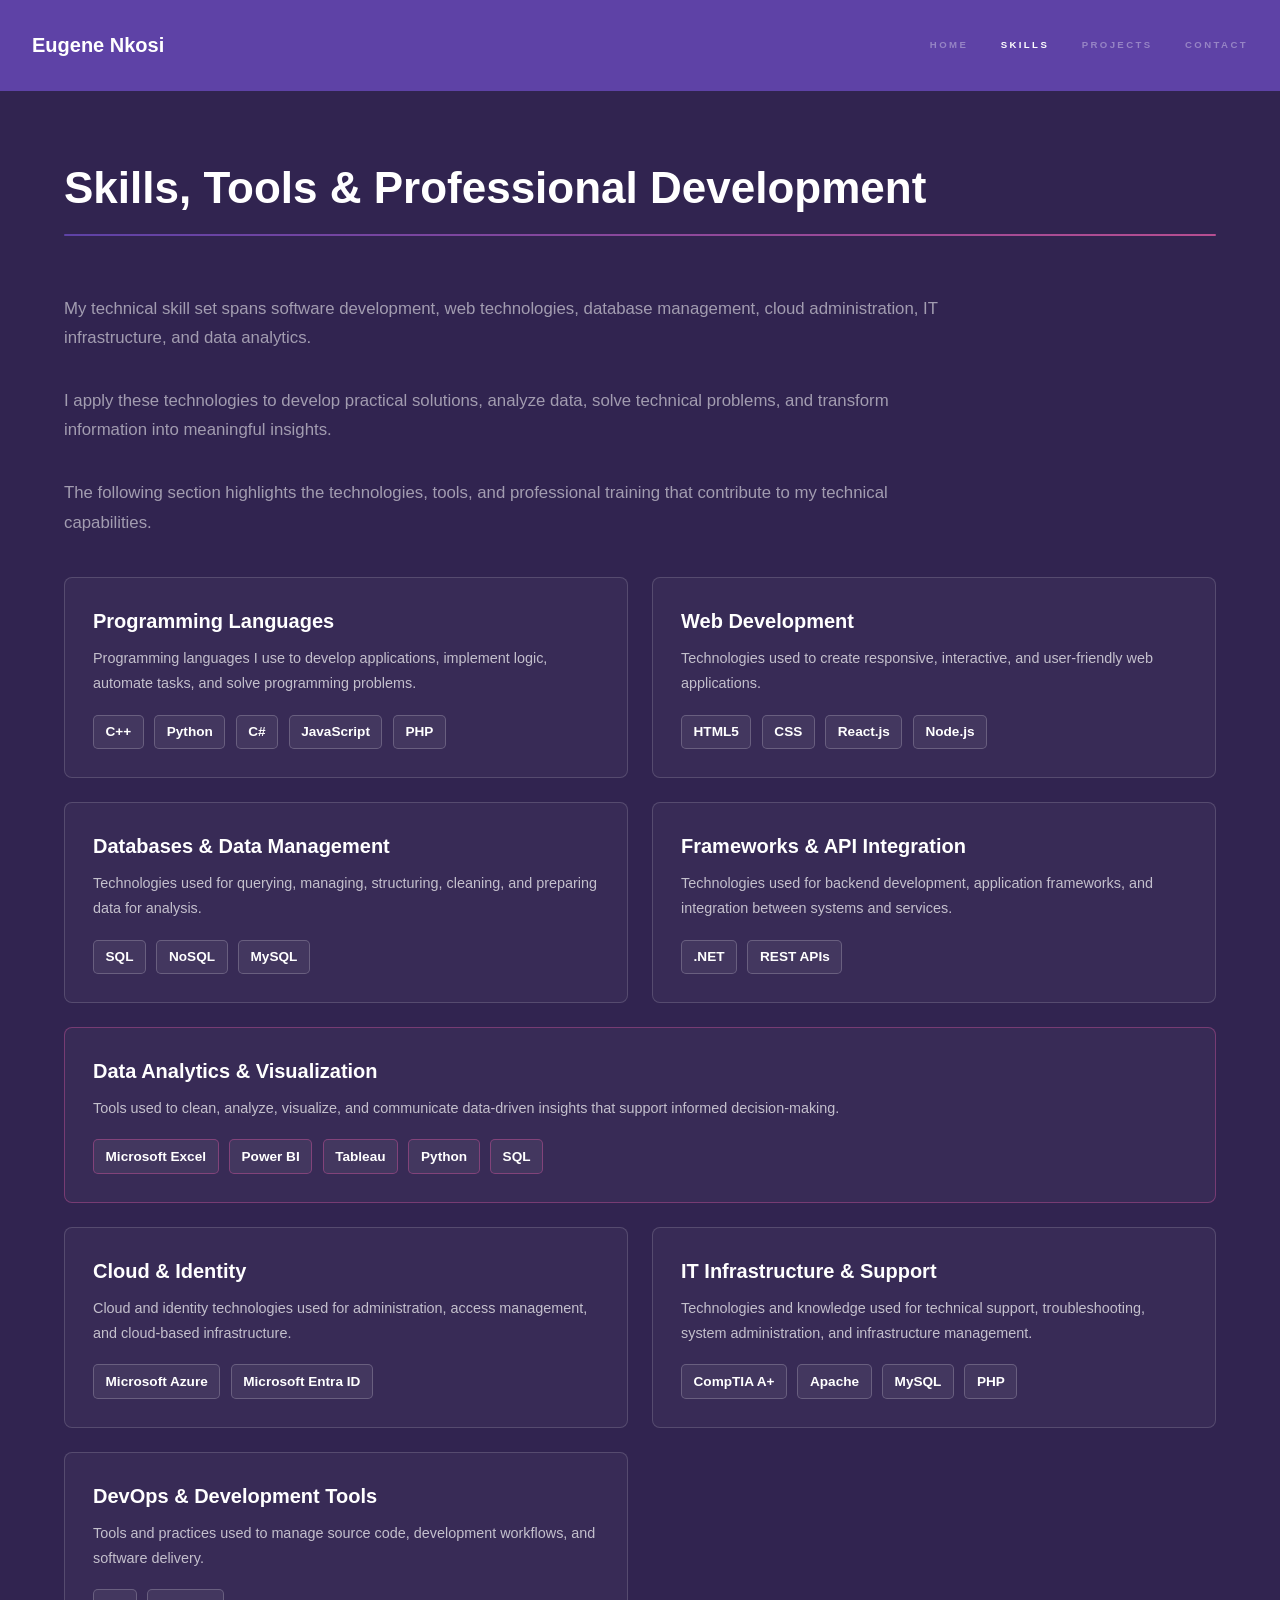
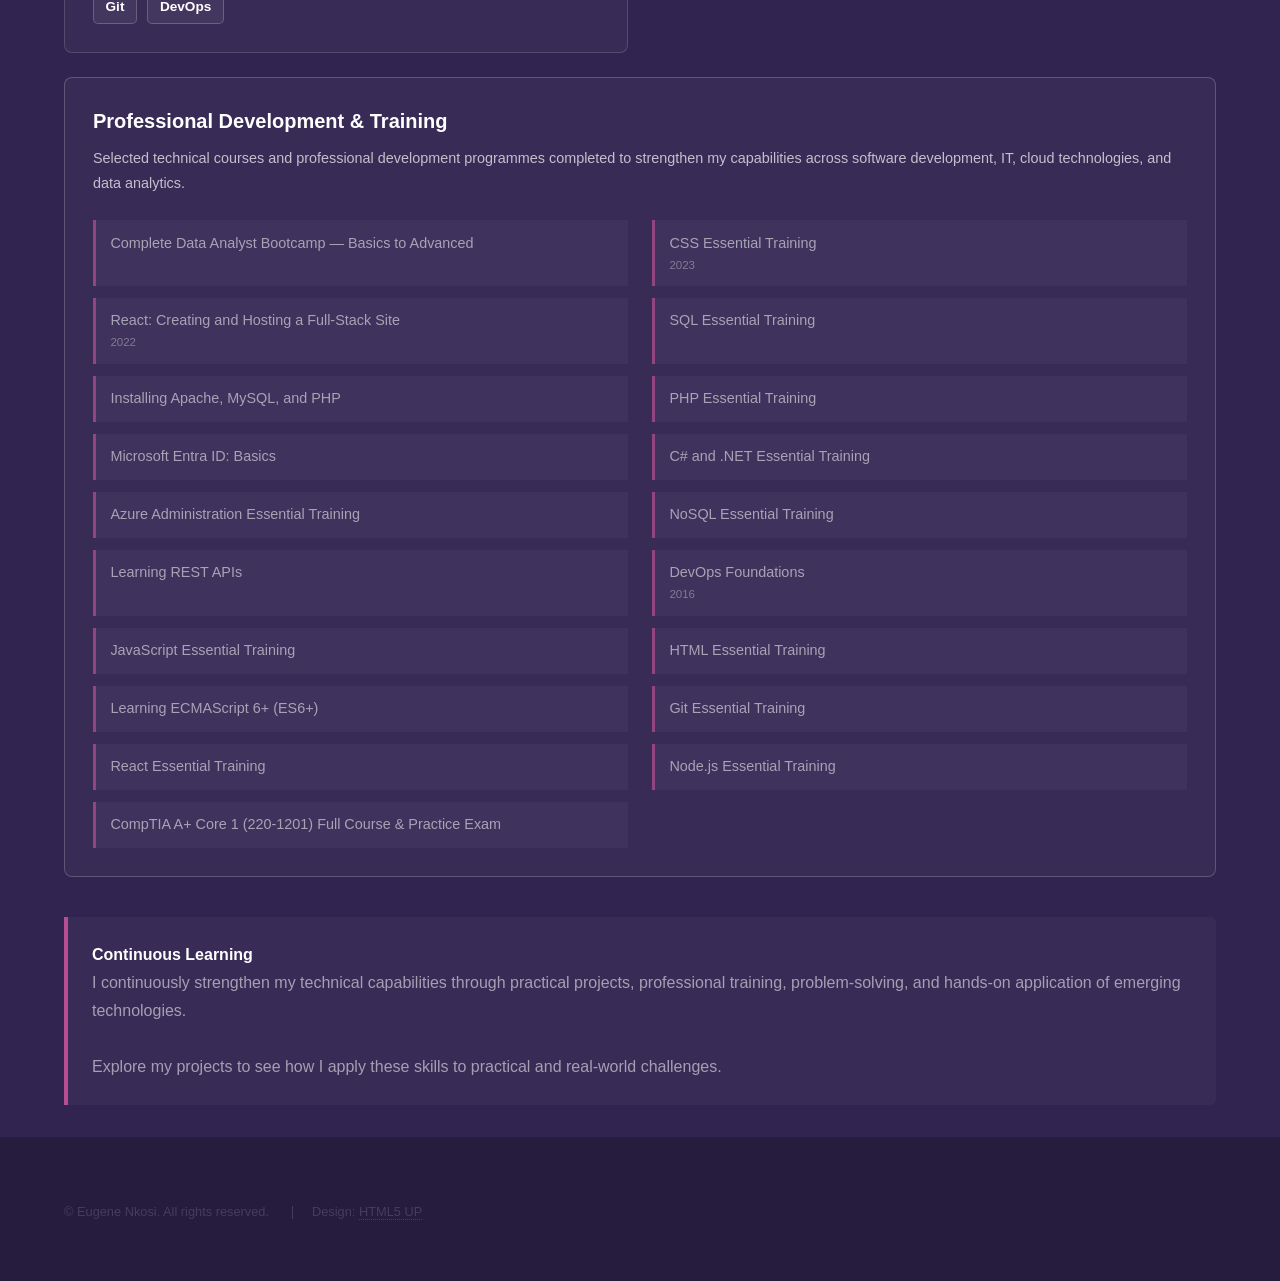
==== generic.html @ 21530ea5 "Add files via upload Initial Commit" ====
<!DOCTYPE HTML>
<html lang="en">
<head>
    <title>Skills & Professional Development - Eugene Nkosi</title>
    <meta charset="utf-8" />
    <meta name="viewport" content="width=device-width, initial-scale=1, user-scalable=no" />

    <link rel="stylesheet" href="assets/css/main.css" />

    <noscript>
        <link rel="stylesheet" href="assets/css/noscript.css" />
    </noscript>

    <style>

        /* =========================================
           Skills & Professional Development
        ========================================= */

        .skills-intro {
            max-width: 900px;
            margin-bottom: 2.5em;
        }

        .skills-intro p {
            font-size: 1.05em;
        }

        .skills-grid {
            display: grid;
            grid-template-columns: repeat(2, minmax(0, 1fr));
            gap: 1.5em;
            margin-top: 2em;
        }

        .skill-card {
            padding: 1.75em;

            border: 1px solid rgba(255, 255, 255, 0.15);
            border-radius: 8px;

            background: rgba(255, 255, 255, 0.035);

            transition:
                border-color 0.25s ease,
                transform 0.25s ease,
                background 0.25s ease;
        }

        .skill-card:hover {
            border-color: #b74e91;
            background: rgba(255, 255, 255, 0.065);
            transform: translateY(-4px);
        }

        .skill-card h2 {
            font-size: 1.25em;
            margin-bottom: 0.5em;
        }

        .skill-card .skill-description {
            font-size: 0.9em;
            margin-bottom: 1.25em;
            color: rgba(255, 255, 255, 0.7);
        }

        /* Skill Badges */

        .skill-badges {
            display: flex;
            flex-wrap: wrap;
            gap: 0.65em;
        }

        .skill-badge {
            display: inline-block;

            padding: 0.5em 0.85em;

            border: 1px solid rgba(255, 255, 255, 0.2);
            border-radius: 5px;

            font-size: 0.85em;
            font-weight: 600;
            line-height: 1.4;

            background: rgba(255, 255, 255, 0.06);
            color: #ffffff;
        }

        /* Data Analytics Highlight */

        .analytics-card {
            grid-column: 1 / -1;
            border-color: rgba(183, 78, 145, 0.5);
        }

        .analytics-card .skill-badge {
            border-color: rgba(183, 78, 145, 0.55);
        }

        /* Professional Development */

        .training-card {
            grid-column: 1 / -1;
            border-color: rgba(255, 255, 255, 0.2);
        }

        .training-list {
            display: grid;
            grid-template-columns: repeat(2, minmax(0, 1fr));
            gap: 0.75em 1.5em;
            margin-top: 1.5em;
        }

        .training-item {
            padding: 0.85em 1em;

            border-left: 3px solid rgba(183, 78, 145, 0.7);

            background: rgba(255, 255, 255, 0.035);

            font-size: 0.9em;
            line-height: 1.5;

            transition: background 0.25s ease;
        }

        .training-item:hover {
            background: rgba(255, 255, 255, 0.07);
        }

        .training-year {
            font-size: 0.8em;
            opacity: 0.65;
            display: block;
            margin-top: 0.2em;
        }

        /* Closing Statement */

        .skills-note {
            margin-top: 2.5em;

            padding: 1.5em;

            border-left: 4px solid #b74e91;

            background: rgba(255, 255, 255, 0.035);

            border-radius: 0 6px 6px 0;
        }

        .skills-note p {
            margin-bottom: 0;
        }

        /* =========================================
           Responsive Design
        ========================================= */

        @media screen and (max-width: 980px) {

            .training-list {
                grid-template-columns: 1fr;
            }

        }

        @media screen and (max-width: 736px) {

            .skills-grid {
                grid-template-columns: 1fr;
                gap: 1em;
            }

            .skill-card {
                padding: 1.35em;
            }

            .analytics-card,
            .training-card {
                grid-column: auto;
            }

            .training-list {
                grid-template-columns: 1fr;
            }

        }

        /* Accessibility */

        @media screen and (prefers-reduced-motion: reduce) {

            .skill-card,
            .training-item {
                transition: none;
            }

            .skill-card:hover {
                transform: none;
            }

        }

    </style>
</head>


<body class="is-preload">


    <!-- =========================================
         Header
    ========================================== -->

    <header id="header">

        <a href="index.html" class="title">
            Eugene Nkosi
        </a>

        <nav>

            <ul>

                <li>
                    <a href="index.html">
                        Home
                    </a>
                </li>

                <li>
                    <a href="generic.html" class="active">
                        Skills
                    </a>
                </li>

                <li>
                    <a href="index.html#one">
                        Projects
                    </a>
                </li>

                <li>
                    <a href="index.html#three">
                        Contact
                    </a>
                </li>

            </ul>

        </nav>

    </header>



    <!-- =========================================
         Main Content
    ========================================== -->

    <div id="wrapper">

        <section id="main" class="wrapper">

            <div class="inner">


                <!-- =================================
                     Page Introduction
                ================================== -->

                <h1 class="major">
                    Skills, Tools &amp; Professional Development
                </h1>


                <div class="skills-intro">

                    <p>
                        My technical skill set spans software development,
                        web technologies, database management, cloud
                        administration, IT infrastructure, and data analytics.
                    </p>

                    <p>
                        I apply these technologies to develop practical
                        solutions, analyze data, solve technical problems,
                        and transform information into meaningful insights.
                    </p>

                    <p>
                        The following section highlights the technologies,
                        tools, and professional training that contribute to
                        my technical capabilities.
                    </p>

                </div>



                <!-- =================================
                     Skills Grid
                ================================== -->

                <div class="skills-grid">


                    <!-- =================================
                         Programming Languages
                    ================================== -->

                    <article class="skill-card">

                        <h2>
                            Programming Languages
                        </h2>

                        <p class="skill-description">
                            Programming languages I use to develop
                            applications, implement logic, automate tasks,
                            and solve programming problems.
                        </p>

                        <div class="skill-badges">

                            <span class="skill-badge">
                                C++
                            </span>

                            <span class="skill-badge">
                                Python
                            </span>

                            <span class="skill-badge">
                                C#
                            </span>

                            <span class="skill-badge">
                                JavaScript
                            </span>

                            <span class="skill-badge">
                                PHP
                            </span>

                        </div>

                    </article>



                    <!-- =================================
                         Web Development
                    ================================== -->

                    <article class="skill-card">

                        <h2>
                            Web Development
                        </h2>

                        <p class="skill-description">
                            Technologies used to create responsive,
                            interactive, and user-friendly web applications.
                        </p>

                        <div class="skill-badges">

                            <span class="skill-badge">
                                HTML5
                            </span>

                            <span class="skill-badge">
                                CSS
                            </span>

                            <span class="skill-badge">
                                React.js
                            </span>

                            <span class="skill-badge">
                                Node.js
                            </span>

                        </div>

                    </article>



                    <!-- =================================
                         Databases
                    ================================== -->

                    <article class="skill-card">

                        <h2>
                            Databases &amp; Data Management
                        </h2>

                        <p class="skill-description">
                            Technologies used for querying, managing,
                            structuring, cleaning, and preparing data
                            for analysis.
                        </p>

                        <div class="skill-badges">

                            <span class="skill-badge">
                                SQL
                            </span>

                            <span class="skill-badge">
                                NoSQL
                            </span>

                            <span class="skill-badge">
                                MySQL
                            </span>

                        </div>

                    </article>



                    <!-- =================================
                         Frameworks & APIs
                    ================================== -->

                    <article class="skill-card">

                        <h2>
                            Frameworks &amp; API Integration
                        </h2>

                        <p class="skill-description">
                            Technologies used for backend development,
                            application frameworks, and integration
                            between systems and services.
                        </p>

                        <div class="skill-badges">

                            <span class="skill-badge">
                                .NET
                            </span>

                            <span class="skill-badge">
                                REST APIs
                            </span>

                        </div>

                    </article>



                    <!-- =================================
                         Data Analytics
                    ================================== -->

                    <article class="skill-card analytics-card">

                        <h2>
                            Data Analytics &amp; Visualization
                        </h2>

                        <p class="skill-description">
                            Tools used to clean, analyze, visualize,
                            and communicate data-driven insights
                            that support informed decision-making.
                        </p>

                        <div class="skill-badges">

                            <span class="skill-badge">
                                Microsoft Excel
                            </span>

                            <span class="skill-badge">
                                Power BI
                            </span>

                            <span class="skill-badge">
                                Tableau
                            </span>

                            <span class="skill-badge">
                                Python
                            </span>

                            <span class="skill-badge">
                                SQL
                            </span>

                        </div>

                    </article>



                    <!-- =================================
                         Cloud & Identity
                    ================================== -->

                    <article class="skill-card">

                        <h2>
                            Cloud &amp; Identity
                        </h2>

                        <p class="skill-description">
                            Cloud and identity technologies used for
                            administration, access management, and
                            cloud-based infrastructure.
                        </p>

                        <div class="skill-badges">

                            <span class="skill-badge">
                                Microsoft Azure
                            </span>

                            <span class="skill-badge">
                                Microsoft Entra ID
                            </span>

                        </div>

                    </article>



                    <!-- =================================
                         IT Infrastructure
                    ================================== -->

                    <article class="skill-card">

                        <h2>
                            IT Infrastructure &amp; Support
                        </h2>

                        <p class="skill-description">
                            Technologies and knowledge used for technical
                            support, troubleshooting, system administration,
                            and infrastructure management.
                        </p>

                        <div class="skill-badges">

                            <span class="skill-badge">
                                CompTIA A+
                            </span>

                            <span class="skill-badge">
                                Apache
                            </span>

                            <span class="skill-badge">
                                MySQL
                            </span>

                            <span class="skill-badge">
                                PHP
                            </span>

                        </div>

                    </article>



                    <!-- =================================
                         DevOps
                    ================================== -->

                    <article class="skill-card">

                        <h2>
                            DevOps &amp; Development Tools
                        </h2>

                        <p class="skill-description">
                            Tools and practices used to manage source code,
                            development workflows, and software delivery.
                        </p>

                        <div class="skill-badges">

                            <span class="skill-badge">
                                Git
                            </span>

                            <span class="skill-badge">
                                DevOps
                            </span>

                        </div>

                    </article>



                    <!-- =================================
                         Professional Development
                    ================================== -->

                    <article class="skill-card training-card">

                        <h2>
                            Professional Development &amp; Training
                        </h2>

                        <p class="skill-description">
                            Selected technical courses and professional
                            development programmes completed to strengthen
                            my capabilities across software development,
                            IT, cloud technologies, and data analytics.
                        </p>


                        <div class="training-list">
                            
                            <div class="training-item">

                                Complete Data Analyst Bootcamp —
                                Basics to Advanced

                            </div>


                            <div class="training-item">

                                CSS Essential Training

                                <span class="training-year">
                                    2023
                                </span>

                            </div>


                            <div class="training-item">

                                React: Creating and Hosting a
                                Full-Stack Site

                                <span class="training-year">
                                    2022
                                </span>

                            </div>


                            <div class="training-item">

                                SQL Essential Training

                            </div>


                            <div class="training-item">

                                Installing Apache, MySQL, and PHP

                            </div>


                            <div class="training-item">

                                PHP Essential Training

                            </div>


                            <div class="training-item">

                                Microsoft Entra ID: Basics

                            </div>


                            <div class="training-item">

                                C# and .NET Essential Training

                            </div>


                            <div class="training-item">

                                Azure Administration Essential Training

                            </div>


                            <div class="training-item">

                                NoSQL Essential Training

                            </div>


                            <div class="training-item">

                                Learning REST APIs

                            </div>


                            <div class="training-item">

                                DevOps Foundations

                                <span class="training-year">
                                    2016
                                </span>

                            </div>


                            <div class="training-item">

                                JavaScript Essential Training

                            </div>


                            <div class="training-item">

                                HTML Essential Training

                            </div>


                            <div class="training-item">

                                Learning ECMAScript 6+ (ES6+)

                            </div>


                            <div class="training-item">

                                Git Essential Training

                            </div>


                            <div class="training-item">

                                React Essential Training

                            </div>


                            <div class="training-item">

                                Node.js Essential Training

                            </div>


                            <div class="training-item">

                                CompTIA A+ Core 1
                                (220-1201) Full Course &amp;
                                Practice Exam

                            </div>


                        </div>

                    </article>


                </div>



                <!-- =================================
                     Closing Statement
                ================================== -->

                <div class="skills-note">

                    <p>

                        <strong>
                            Continuous Learning
                        </strong>

                        <br />

                        I continuously strengthen my technical capabilities
                        through practical projects, professional training,
                        problem-solving, and hands-on application of
                        emerging technologies.

                        <br /><br />

                        Explore my projects to see how I apply these skills
                        to practical and real-world challenges.

                    </p>

                </div>


            </div>

        </section>

    </div>



    <!-- =========================================
         Footer
    ========================================== -->

    <footer id="footer" class="wrapper alt">

        <div class="inner">

            <ul class="menu">

                <li>
                    &copy; Eugene Nkosi. All rights reserved.
                </li>

                <li>
                    Design:
                    <a href="https://html5up.net">
                        HTML5 UP
                    </a>
                </li>

            </ul>

        </div>

    </footer>



    <!-- =========================================
         Scripts
    ========================================== -->

    <script src="assets/js/jquery.min.js"></script>
    <script src="assets/js/jquery.scrollex.min.js"></script>
    <script src="assets/js/browser.min.js"></script>
    <script src="assets/js/breakpoints.min.js"></script>
    <script src="assets/js/util.js"></script>
    <script src="assets/js/main.js"></script>

</body>
</html>
---- assets/css/main.css ----
@import url(fontawesome-all.min.css);

/*
	Hyperspace by HTML5 UP
	html5up.net | @ajlkn
	Free for personal and commercial use under the CCA 3.0 license (html5up.net/license)
*/

html, body, div, span, applet, object,
iframe, h1, h2, h3, h4, h5, h6, p, blockquote,
pre, a, abbr, acronym, address, big, cite,
code, del, dfn, em, img, ins, kbd, q, s, samp,
small, strike, strong, sub, sup, tt, var, b,
u, i, center, dl, dt, dd, ol, ul, li, fieldset,
form, label, legend, table, caption, tbody,
tfoot, thead, tr, th, td, article, aside,
canvas, details, embed, figure, figcaption,
footer, header, hgroup, menu, nav, output, ruby,
section, summary, time, mark, audio, video {
	margin: 0;
	padding: 0;
	border: 0;
	font-size: 100%;
	font: inherit;
	vertical-align: baseline;}

article, aside, details, figcaption, figure,
footer, header, hgroup, menu, nav, section {
	display: block;}

body {
	line-height: 1;
}

ol, ul {
	list-style: none;
}

blockquote, q {
	quotes: none;
}

	blockquote:before, blockquote:after, q:before, q:after {
		content: '';
		content: none;
	}

table {
	border-collapse: collapse;
	border-spacing: 0;
}

body {
	-webkit-text-size-adjust: none;
}

mark {
	background-color: transparent;
	color: inherit;
}

input::-moz-focus-inner {
	border: 0;
	padding: 0;
}

input, select, textarea {
	-moz-appearance: none;
	-webkit-appearance: none;
	-ms-appearance: none;
	appearance: none;
}

/* Basic */

	@-ms-viewport {
		width: device-width;
	}

	body {
		-ms-overflow-style: scrollbar;
	}

	@media screen and (max-width: 480px) {

		html, body {
			min-width: 320px;
		}

	}

	html {
		box-sizing: border-box;
	}

	*, *:before, *:after {
		box-sizing: inherit;
	}

	body {
		background: #312450;
	}

		body.is-preload *, body.is-preload *:before, body.is-preload *:after {
			-moz-animation: none !important;
			-webkit-animation: none !important;
			-ms-animation: none !important;
			animation: none !important;
			-moz-transition: none !important;
			-webkit-transition: none !important;
			-ms-transition: none !important;
			transition: none !important;
		}

/* Type */

	body, input, select, textarea {
		color: rgba(255, 255, 255, 0.55);
		font-family: Arial, Helvetica, sans-serif;
		font-size: 16.5pt;
		font-weight: normal;
		line-height: 1.75;
	}

		@media screen and (max-width: 1680px) {

			body, input, select, textarea {
				font-size: 13pt;
			}

		}

		@media screen and (max-width: 1280px) {

			body, input, select, textarea {
				font-size: 12pt;
			}

		}

		@media screen and (max-width: 360px) {

			body, input, select, textarea {
				font-size: 11pt;
			}

		}

	a {
		-moz-transition: color 0.2s ease, border-bottom-color 0.2s ease;
		-webkit-transition: color 0.2s ease, border-bottom-color 0.2s ease;
		-ms-transition: color 0.2s ease, border-bottom-color 0.2s ease;
		transition: color 0.2s ease, border-bottom-color 0.2s ease;
		border-bottom: dotted 1px rgba(255, 255, 255, 0.35);
		color: inherit;
		text-decoration: none;
	}

		a:hover {
			border-bottom-color: transparent;
			color: #ffffff;
		}

	strong, b {
		color: #ffffff;
		font-weight: bold;
	}

	em, i {
		font-style: italic;
	}

	p {
		margin: 0 0 2em 0;
	}

	h1, h2, h3, h4, h5, h6 {
		color: #ffffff;
		font-weight: bold;
		line-height: 1.5;
		margin: 0 0 0.5em 0;
	}

		h1 a, h2 a, h3 a, h4 a, h5 a, h6 a {
			color: inherit;
			text-decoration: none;
		}

	h1 {
		font-size: 2.75em;
	}

		h1.major {
			margin: 0 0 1.3em 0;
			position: relative;
			padding-bottom: 0.35em;
		}

			h1.major:after {
				background-image: -moz-linear-gradient(to right, #5e42a6, #b74e91);
				background-image: -webkit-linear-gradient(to right, #5e42a6, #b74e91);
				background-image: -ms-linear-gradient(to right, #5e42a6, #b74e91);
				background-image: linear-gradient(to right, #5e42a6, #b74e91);
				-moz-transition: max-width 0.2s ease;
				-webkit-transition: max-width 0.2s ease;
				-ms-transition: max-width 0.2s ease;
				transition: max-width 0.2s ease;
				border-radius: 0.2em;
				bottom: 0;
				content: '';
				height: 0.05em;
				position: absolute;
				right: 0;
				width: 100%;
			}

	h2 {
		font-size: 1.75em;
	}

	h3 {
		font-size: 1.1em;
	}

	h4 {
		font-size: 1em;
	}

	h5 {
		font-size: 0.8em;
	}

	h6 {
		font-size: 0.6em;
	}

	@media screen and (max-width: 736px) {

		h1 {
			font-size: 2em;
		}

		h2 {
			font-size: 1.25em;
		}

		h3 {
			font-size: 1em;
		}

		h4 {
			font-size: 0.8em;
		}

		h5 {
			font-size: 0.6em;
		}

		h6 {
			font-size: 0.6em;
		}

	}

	sub {
		font-size: 0.8em;
		position: relative;
		top: 0.5em;
	}

	sup {
		font-size: 0.8em;
		position: relative;
		top: -0.5em;
	}

	blockquote {
		border-left: solid 4px rgba(255, 255, 255, 0.15);
		font-style: italic;
		margin: 0 0 2em 0;
		padding: 0.5em 0 0.5em 2em;
	}

	code {
		background: rgba(255, 255, 255, 0.05);
		border-radius: 0.25em;
		border: solid 1px rgba(255, 255, 255, 0.15);
		font-family: "Courier New", monospace;
		font-size: 0.9em;
		margin: 0 0.25em;
		padding: 0.25em 0.65em;
	}

	pre {
		-webkit-overflow-scrolling: touch;
		font-family: "Courier New", monospace;
		font-size: 0.9em;
		margin: 0 0 2em 0;
	}

		pre code {
			display: block;
			line-height: 1.75em;
			padding: 1em 1.5em;
			overflow-x: auto;
		}

	hr {
		border: 0;
		border-bottom: solid 1px rgba(255, 255, 255, 0.15);
		margin: 2em 0;
	}

		hr.major {
			margin: 3em 0;
		}

	.align-left {
		text-align: left;
	}

	.align-center {
		text-align: center;
	}

	.align-right {
		text-align: right;
	}

/* Row */

	.row {
		display: flex;
		flex-wrap: wrap;
		box-sizing: border-box;
		align-items: stretch;
	}

		.row > * {
			box-sizing: border-box;
		}

		.row.gtr-uniform > * > :last-child {
			margin-bottom: 0;
		}

		.row.aln-left {
			justify-content: flex-start;
		}

		.row.aln-center {
			justify-content: center;
		}

		.row.aln-right {
			justify-content: flex-end;
		}

		.row.aln-top {
			align-items: flex-start;
		}

		.row.aln-middle {
			align-items: center;
		}

		.row.aln-bottom {
			align-items: flex-end;
		}

		.row > .imp {
			order: -1;
		}

		.row > .col-1 {
			width: 8.33333%;
		}

		.row > .off-1 {
			margin-left: 8.33333%;
		}

		.row > .col-2 {
			width: 16.66667%;
		}

		.row > .off-2 {
			margin-left: 16.66667%;
		}

		.row > .col-3 {
			width: 25%;
		}

		.row > .off-3 {
			margin-left: 25%;
		}

		.row > .col-4 {
			width: 33.33333%;
		}

		.row > .off-4 {
			margin-left: 33.33333%;
		}

		.row > .col-5 {
			width: 41.66667%;
		}

		.row > .off-5 {
			margin-left: 41.66667%;
		}

		.row > .col-6 {
			width: 50%;
		}

		.row > .off-6 {
			margin-left: 50%;
		}

		.row > .col-7 {
			width: 58.33333%;
		}

		.row > .off-7 {
			margin-left: 58.33333%;
		}

		.row > .col-8 {
			width: 66.66667%;
		}

		.row > .off-8 {
			margin-left: 66.66667%;
		}

		.row > .col-9 {
			width: 75%;
		}

		.row > .off-9 {
			margin-left: 75%;
		}

		.row > .col-10 {
			width: 83.33333%;
		}

		.row > .off-10 {
			margin-left: 83.33333%;
		}

		.row > .col-11 {
			width: 91.66667%;
		}

		.row > .off-11 {
			margin-left: 91.66667%;
		}

		.row > .col-12 {
			width: 100%;
		}

		.row > .off-12 {
			margin-left: 100%;
		}

		.row.gtr-0 {
			margin-top: 0;
			margin-left: 0em;
		}

			.row.gtr-0 > * {
				padding: 0 0 0 0em;
			}

			.row.gtr-0.gtr-uniform {
				margin-top: 0em;
			}

				.row.gtr-0.gtr-uniform > * {
					padding-top: 0em;
				}

		.row.gtr-25 {
			margin-top: 0;
			margin-left: -0.375em;
		}

			.row.gtr-25 > * {
				padding: 0 0 0 0.375em;
			}

			.row.gtr-25.gtr-uniform {
				margin-top: -0.375em;
			}

				.row.gtr-25.gtr-uniform > * {
					padding-top: 0.375em;
				}

		.row.gtr-50 {
			margin-top: 0;
			margin-left: -0.75em;
		}

			.row.gtr-50 > * {
				padding: 0 0 0 0.75em;
			}

			.row.gtr-50.gtr-uniform {
				margin-top: -0.75em;
			}

				.row.gtr-50.gtr-uniform > * {
					padding-top: 0.75em;
				}

		.row {
			margin-top: 0;
			margin-left: -1.5em;
		}

			.row > * {
				padding: 0 0 0 1.5em;
			}

			.row.gtr-uniform {
				margin-top: -1.5em;
			}

				.row.gtr-uniform > * {
					padding-top: 1.5em;
				}

		.row.gtr-150 {
			margin-top: 0;
			margin-left: -2.25em;
		}

			.row.gtr-150 > * {
				padding: 0 0 0 2.25em;
			}

			.row.gtr-150.gtr-uniform {
				margin-top: -2.25em;
			}

				.row.gtr-150.gtr-uniform > * {
					padding-top: 2.25em;
				}

		.row.gtr-200 {
			margin-top: 0;
			margin-left: -3em;
		}

			.row.gtr-200 > * {
				padding: 0 0 0 3em;
			}

			.row.gtr-200.gtr-uniform {
				margin-top: -3em;
			}

				.row.gtr-200.gtr-uniform > * {
					padding-top: 3em;
				}

		@media screen and (max-width: 1680px) {

			.row {
				display: flex;
				flex-wrap: wrap;
				box-sizing: border-box;
				align-items: stretch;
			}

				.row > * {
					box-sizing: border-box;
				}

				.row.gtr-uniform > * > :last-child {
					margin-bottom: 0;
				}

				.row.aln-left {
					justify-content: flex-start;
				}

				.row.aln-center {
					justify-content: center;
				}

				.row.aln-right {
					justify-content: flex-end;
				}

				.row.aln-top {
					align-items: flex-start;
				}

				.row.aln-middle {
					align-items: center;
				}

				.row.aln-bottom {
					align-items: flex-end;
				}

				.row > .imp-xlarge {
					order: -1;
				}

				.row > .col-1-xlarge {
					width: 8.33333%;
				}

				.row > .off-1-xlarge {
					margin-left: 8.33333%;
				}

				.row > .col-2-xlarge {
					width: 16.66667%;
				}

				.row > .off-2-xlarge {
					margin-left: 16.66667%;
				}

				.row > .col-3-xlarge {
					width: 25%;
				}

				.row > .off-3-xlarge {
					margin-left: 25%;
				}

				.row > .col-4-xlarge {
					width: 33.33333%;
				}

				.row > .off-4-xlarge {
					margin-left: 33.33333%;
				}

				.row > .col-5-xlarge {
					width: 41.66667%;
				}

				.row > .off-5-xlarge {
					margin-left: 41.66667%;
				}

				.row > .col-6-xlarge {
					width: 50%;
				}

				.row > .off-6-xlarge {
					margin-left: 50%;
				}

				.row > .col-7-xlarge {
					width: 58.33333%;
				}

				.row > .off-7-xlarge {
					margin-left: 58.33333%;
				}

				.row > .col-8-xlarge {
					width: 66.66667%;
				}

				.row > .off-8-xlarge {
					margin-left: 66.66667%;
				}

				.row > .col-9-xlarge {
					width: 75%;
				}

				.row > .off-9-xlarge {
					margin-left: 75%;
				}

				.row > .col-10-xlarge {
					width: 83.33333%;
				}

				.row > .off-10-xlarge {
					margin-left: 83.33333%;
				}

				.row > .col-11-xlarge {
					width: 91.66667%;
				}

				.row > .off-11-xlarge {
					margin-left: 91.66667%;
				}

				.row > .col-12-xlarge {
					width: 100%;
				}

				.row > .off-12-xlarge {
					margin-left: 100%;
				}

				.row.gtr-0 {
					margin-top: 0;
					margin-left: 0em;
				}

					.row.gtr-0 > * {
						padding: 0 0 0 0em;
					}

					.row.gtr-0.gtr-uniform {
						margin-top: 0em;
					}

						.row.gtr-0.gtr-uniform > * {
							padding-top: 0em;
						}

				.row.gtr-25 {
					margin-top: 0;
					margin-left: -0.375em;
				}

					.row.gtr-25 > * {
						padding: 0 0 0 0.375em;
					}

					.row.gtr-25.gtr-uniform {
						margin-top: -0.375em;
					}

						.row.gtr-25.gtr-uniform > * {
							padding-top: 0.375em;
						}

				.row.gtr-50 {
					margin-top: 0;
					margin-left: -0.75em;
				}

					.row.gtr-50 > * {
						padding: 0 0 0 0.75em;
					}

					.row.gtr-50.gtr-uniform {
						margin-top: -0.75em;
					}

						.row.gtr-50.gtr-uniform > * {
							padding-top: 0.75em;
						}

				.row {
					margin-top: 0;
					margin-left: -1.5em;
				}

					.row > * {
						padding: 0 0 0 1.5em;
					}

					.row.gtr-uniform {
						margin-top: -1.5em;
					}

						.row.gtr-uniform > * {
							padding-top: 1.5em;
						}

				.row.gtr-150 {
					margin-top: 0;
					margin-left: -2.25em;
				}

					.row.gtr-150 > * {
						padding: 0 0 0 2.25em;
					}

					.row.gtr-150.gtr-uniform {
						margin-top: -2.25em;
					}

						.row.gtr-150.gtr-uniform > * {
							padding-top: 2.25em;
						}

				.row.gtr-200 {
					margin-top: 0;
					margin-left: -3em;
				}

					.row.gtr-200 > * {
						padding: 0 0 0 3em;
					}

					.row.gtr-200.gtr-uniform {
						margin-top: -3em;
					}

						.row.gtr-200.gtr-uniform > * {
							padding-top: 3em;
						}

		}

		@media screen and (max-width: 1280px) {

			.row {
				display: flex;
				flex-wrap: wrap;
				box-sizing: border-box;
				align-items: stretch;
			}

				.row > * {
					box-sizing: border-box;
				}

				.row.gtr-uniform > * > :last-child {
					margin-bottom: 0;
				}

				.row.aln-left {
					justify-content: flex-start;
				}

				.row.aln-center {
					justify-content: center;
				}

				.row.aln-right {
					justify-content: flex-end;
				}

				.row.aln-top {
					align-items: flex-start;
				}

				.row.aln-middle {
					align-items: center;
				}

				.row.aln-bottom {
					align-items: flex-end;
				}

				.row > .imp-large {
					order: -1;
				}

				.row > .col-1-large {
					width: 8.33333%;
				}

				.row > .off-1-large {
					margin-left: 8.33333%;
				}

				.row > .col-2-large {
					width: 16.66667%;
				}

				.row > .off-2-large {
					margin-left: 16.66667%;
				}

				.row > .col-3-large {
					width: 25%;
				}

				.row > .off-3-large {
					margin-left: 25%;
				}

				.row > .col-4-large {
					width: 33.33333%;
				}

				.row > .off-4-large {
					margin-left: 33.33333%;
				}

				.row > .col-5-large {
					width: 41.66667%;
				}

				.row > .off-5-large {
					margin-left: 41.66667%;
				}

				.row > .col-6-large {
					width: 50%;
				}

				.row > .off-6-large {
					margin-left: 50%;
				}

				.row > .col-7-large {
					width: 58.33333%;
				}

				.row > .off-7-large {
					margin-left: 58.33333%;
				}

				.row > .col-8-large {
					width: 66.66667%;
				}

				.row > .off-8-large {
					margin-left: 66.66667%;
				}

				.row > .col-9-large {
					width: 75%;
				}

				.row > .off-9-large {
					margin-left: 75%;
				}

				.row > .col-10-large {
					width: 83.33333%;
				}

				.row > .off-10-large {
					margin-left: 83.33333%;
				}

				.row > .col-11-large {
					width: 91.66667%;
				}

				.row > .off-11-large {
					margin-left: 91.66667%;
				}

				.row > .col-12-large {
					width: 100%;
				}

				.row > .off-12-large {
					margin-left: 100%;
				}

				.row.gtr-0 {
					margin-top: 0;
					margin-left: 0em;
				}

					.row.gtr-0 > * {
						padding: 0 0 0 0em;
					}

					.row.gtr-0.gtr-uniform {
						margin-top: 0em;
					}

						.row.gtr-0.gtr-uniform > * {
							padding-top: 0em;
						}

				.row.gtr-25 {
					margin-top: 0;
					margin-left: -0.375em;
				}

					.row.gtr-25 > * {
						padding: 0 0 0 0.375em;
					}

					.row.gtr-25.gtr-uniform {
						margin-top: -0.375em;
					}

						.row.gtr-25.gtr-uniform > * {
							padding-top: 0.375em;
						}

				.row.gtr-50 {
					margin-top: 0;
					margin-left: -0.75em;
				}

					.row.gtr-50 > * {
						padding: 0 0 0 0.75em;
					}

					.row.gtr-50.gtr-uniform {
						margin-top: -0.75em;
					}

						.row.gtr-50.gtr-uniform > * {
							padding-top: 0.75em;
						}

				.row {
					margin-top: 0;
					margin-left: -1.5em;
				}

					.row > * {
						padding: 0 0 0 1.5em;
					}

					.row.gtr-uniform {
						margin-top: -1.5em;
					}

						.row.gtr-uniform > * {
							padding-top: 1.5em;
						}

				.row.gtr-150 {
					margin-top: 0;
					margin-left: -2.25em;
				}

					.row.gtr-150 > * {
						padding: 0 0 0 2.25em;
					}

					.row.gtr-150.gtr-uniform {
						margin-top: -2.25em;
					}

						.row.gtr-150.gtr-uniform > * {
							padding-top: 2.25em;
						}

				.row.gtr-200 {
					margin-top: 0;
					margin-left: -3em;
				}

					.row.gtr-200 > * {
						padding: 0 0 0 3em;
					}

					.row.gtr-200.gtr-uniform {
						margin-top: -3em;
					}

						.row.gtr-200.gtr-uniform > * {
							padding-top: 3em;
						}

		}

		@media screen and (max-width: 980px) {

			.row {
				display: flex;
				flex-wrap: wrap;
				box-sizing: border-box;
				align-items: stretch;
			}

				.row > * {
					box-sizing: border-box;
				}

				.row.gtr-uniform > * > :last-child {
					margin-bottom: 0;
				}

				.row.aln-left {
					justify-content: flex-start;
				}

				.row.aln-center {
					justify-content: center;
				}

				.row.aln-right {
					justify-content: flex-end;
				}

				.row.aln-top {
					align-items: flex-start;
				}

				.row.aln-middle {
					align-items: center;
				}

				.row.aln-bottom {
					align-items: flex-end;
				}

				.row > .imp-medium {
					order: -1;
				}

				.row > .col-1-medium {
					width: 8.33333%;
				}

				.row > .off-1-medium {
					margin-left: 8.33333%;
				}

				.row > .col-2-medium {
					width: 16.66667%;
				}

				.row > .off-2-medium {
					margin-left: 16.66667%;
				}

				.row > .col-3-medium {
					width: 25%;
				}

				.row > .off-3-medium {
					margin-left: 25%;
				}

				.row > .col-4-medium {
					width: 33.33333%;
				}

				.row > .off-4-medium {
					margin-left: 33.33333%;
				}

				.row > .col-5-medium {
					width: 41.66667%;
				}

				.row > .off-5-medium {
					margin-left: 41.66667%;
				}

				.row > .col-6-medium {
					width: 50%;
				}

				.row > .off-6-medium {
					margin-left: 50%;
				}

				.row > .col-7-medium {
					width: 58.33333%;
				}

				.row > .off-7-medium {
					margin-left: 58.33333%;
				}

				.row > .col-8-medium {
					width: 66.66667%;
				}

				.row > .off-8-medium {
					margin-left: 66.66667%;
				}

				.row > .col-9-medium {
					width: 75%;
				}

				.row > .off-9-medium {
					margin-left: 75%;
				}

				.row > .col-10-medium {
					width: 83.33333%;
				}

				.row > .off-10-medium {
					margin-left: 83.33333%;
				}

				.row > .col-11-medium {
					width: 91.66667%;
				}

				.row > .off-11-medium {
					margin-left: 91.66667%;
				}

				.row > .col-12-medium {
					width: 100%;
				}

				.row > .off-12-medium {
					margin-left: 100%;
				}

				.row.gtr-0 {
					margin-top: 0;
					margin-left: 0em;
				}

					.row.gtr-0 > * {
						padding: 0 0 0 0em;
					}

					.row.gtr-0.gtr-uniform {
						margin-top: 0em;
					}

						.row.gtr-0.gtr-uniform > * {
							padding-top: 0em;
						}

				.row.gtr-25 {
					margin-top: 0;
					margin-left: -0.375em;
				}

					.row.gtr-25 > * {
						padding: 0 0 0 0.375em;
					}

					.row.gtr-25.gtr-uniform {
						margin-top: -0.375em;
					}

						.row.gtr-25.gtr-uniform > * {
							padding-top: 0.375em;
						}

				.row.gtr-50 {
					margin-top: 0;
					margin-left: -0.75em;
				}

					.row.gtr-50 > * {
						padding: 0 0 0 0.75em;
					}

					.row.gtr-50.gtr-uniform {
						margin-top: -0.75em;
					}

						.row.gtr-50.gtr-uniform > * {
							padding-top: 0.75em;
						}

				.row {
					margin-top: 0;
					margin-left: -1.5em;
				}

					.row > * {
						padding: 0 0 0 1.5em;
					}

					.row.gtr-uniform {
						margin-top: -1.5em;
					}

						.row.gtr-uniform > * {
							padding-top: 1.5em;
						}

				.row.gtr-150 {
					margin-top: 0;
					margin-left: -2.25em;
				}

					.row.gtr-150 > * {
						padding: 0 0 0 2.25em;
					}

					.row.gtr-150.gtr-uniform {
						margin-top: -2.25em;
					}

						.row.gtr-150.gtr-uniform > * {
							padding-top: 2.25em;
						}

				.row.gtr-200 {
					margin-top: 0;
					margin-left: -3em;
				}

					.row.gtr-200 > * {
						padding: 0 0 0 3em;
					}

					.row.gtr-200.gtr-uniform {
						margin-top: -3em;
					}

						.row.gtr-200.gtr-uniform > * {
							padding-top: 3em;
						}

		}

		@media screen and (max-width: 736px) {

			.row {
				display: flex;
				flex-wrap: wrap;
				box-sizing: border-box;
				align-items: stretch;
			}

				.row > * {
					box-sizing: border-box;
				}

				.row.gtr-uniform > * > :last-child {
					margin-bottom: 0;
				}

				.row.aln-left {
					justify-content: flex-start;
				}

				.row.aln-center {
					justify-content: center;
				}

				.row.aln-right {
					justify-content: flex-end;
				}

				.row.aln-top {
					align-items: flex-start;
				}

				.row.aln-middle {
					align-items: center;
				}

				.row.aln-bottom {
					align-items: flex-end;
				}

				.row > .imp-small {
					order: -1;
				}

				.row > .col-1-small {
					width: 8.33333%;
				}

				.row > .off-1-small {
					margin-left: 8.33333%;
				}

				.row > .col-2-small {
					width: 16.66667%;
				}

				.row > .off-2-small {
					margin-left: 16.66667%;
				}

				.row > .col-3-small {
					width: 25%;
				}

				.row > .off-3-small {
					margin-left: 25%;
				}

				.row > .col-4-small {
					width: 33.33333%;
				}

				.row > .off-4-small {
					margin-left: 33.33333%;
				}

				.row > .col-5-small {
					width: 41.66667%;
				}

				.row > .off-5-small {
					margin-left: 41.66667%;
				}

				.row > .col-6-small {
					width: 50%;
				}

				.row > .off-6-small {
					margin-left: 50%;
				}

				.row > .col-7-small {
					width: 58.33333%;
				}

				.row > .off-7-small {
					margin-left: 58.33333%;
				}

				.row > .col-8-small {
					width: 66.66667%;
				}

				.row > .off-8-small {
					margin-left: 66.66667%;
				}

				.row > .col-9-small {
					width: 75%;
				}

				.row > .off-9-small {
					margin-left: 75%;
				}

				.row > .col-10-small {
					width: 83.33333%;
				}

				.row > .off-10-small {
					margin-left: 83.33333%;
				}

				.row > .col-11-small {
					width: 91.66667%;
				}

				.row > .off-11-small {
					margin-left: 91.66667%;
				}

				.row > .col-12-small {
					width: 100%;
				}

				.row > .off-12-small {
					margin-left: 100%;
				}

				.row.gtr-0 {
					margin-top: 0;
					margin-left: 0em;
				}

					.row.gtr-0 > * {
						padding: 0 0 0 0em;
					}

					.row.gtr-0.gtr-uniform {
						margin-top: 0em;
					}

						.row.gtr-0.gtr-uniform > * {
							padding-top: 0em;
						}

				.row.gtr-25 {
					margin-top: 0;
					margin-left: -0.375em;
				}

					.row.gtr-25 > * {
						padding: 0 0 0 0.375em;
					}

					.row.gtr-25.gtr-uniform {
						margin-top: -0.375em;
					}

						.row.gtr-25.gtr-uniform > * {
							padding-top: 0.375em;
						}

				.row.gtr-50 {
					margin-top: 0;
					margin-left: -0.75em;
				}

					.row.gtr-50 > * {
						padding: 0 0 0 0.75em;
					}

					.row.gtr-50.gtr-uniform {
						margin-top: -0.75em;
					}

						.row.gtr-50.gtr-uniform > * {
							padding-top: 0.75em;
						}

				.row {
					margin-top: 0;
					margin-left: -1.5em;
				}

					.row > * {
						padding: 0 0 0 1.5em;
					}

					.row.gtr-uniform {
						margin-top: -1.5em;
					}

						.row.gtr-uniform > * {
							padding-top: 1.5em;
						}

				.row.gtr-150 {
					margin-top: 0;
					margin-left: -2.25em;
				}

					.row.gtr-150 > * {
						padding: 0 0 0 2.25em;
					}

					.row.gtr-150.gtr-uniform {
						margin-top: -2.25em;
					}

						.row.gtr-150.gtr-uniform > * {
							padding-top: 2.25em;
						}

				.row.gtr-200 {
					margin-top: 0;
					margin-left: -3em;
				}

					.row.gtr-200 > * {
						padding: 0 0 0 3em;
					}

					.row.gtr-200.gtr-uniform {
						margin-top: -3em;
					}

						.row.gtr-200.gtr-uniform > * {
							padding-top: 3em;
						}

		}

		@media screen and (max-width: 480px) {

			.row {
				display: flex;
				flex-wrap: wrap;
				box-sizing: border-box;
				align-items: stretch;
			}

				.row > * {
					box-sizing: border-box;
				}

				.row.gtr-uniform > * > :last-child {
					margin-bottom: 0;
				}

				.row.aln-left {
					justify-content: flex-start;
				}

				.row.aln-center {
					justify-content: center;
				}

				.row.aln-right {
					justify-content: flex-end;
				}

				.row.aln-top {
					align-items: flex-start;
				}

				.row.aln-middle {
					align-items: center;
				}

				.row.aln-bottom {
					align-items: flex-end;
				}

				.row > .imp-xsmall {
					order: -1;
				}

				.row > .col-1-xsmall {
					width: 8.33333%;
				}

				.row > .off-1-xsmall {
					margin-left: 8.33333%;
				}

				.row > .col-2-xsmall {
					width: 16.66667%;
				}

				.row > .off-2-xsmall {
					margin-left: 16.66667%;
				}

				.row > .col-3-xsmall {
					width: 25%;
				}

				.row > .off-3-xsmall {
					margin-left: 25%;
				}

				.row > .col-4-xsmall {
					width: 33.33333%;
				}

				.row > .off-4-xsmall {
					margin-left: 33.33333%;
				}

				.row > .col-5-xsmall {
					width: 41.66667%;
				}

				.row > .off-5-xsmall {
					margin-left: 41.66667%;
				}

				.row > .col-6-xsmall {
					width: 50%;
				}

				.row > .off-6-xsmall {
					margin-left: 50%;
				}

				.row > .col-7-xsmall {
					width: 58.33333%;
				}

				.row > .off-7-xsmall {
					margin-left: 58.33333%;
				}

				.row > .col-8-xsmall {
					width: 66.66667%;
				}

				.row > .off-8-xsmall {
					margin-left: 66.66667%;
				}

				.row > .col-9-xsmall {
					width: 75%;
				}

				.row > .off-9-xsmall {
					margin-left: 75%;
				}

				.row > .col-10-xsmall {
					width: 83.33333%;
				}

				.row > .off-10-xsmall {
					margin-left: 83.33333%;
				}

				.row > .col-11-xsmall {
					width: 91.66667%;
				}

				.row > .off-11-xsmall {
					margin-left: 91.66667%;
				}

				.row > .col-12-xsmall {
					width: 100%;
				}

				.row > .off-12-xsmall {
					margin-left: 100%;
				}

				.row.gtr-0 {
					margin-top: 0;
					margin-left: 0em;
				}

					.row.gtr-0 > * {
						padding: 0 0 0 0em;
					}

					.row.gtr-0.gtr-uniform {
						margin-top: 0em;
					}

						.row.gtr-0.gtr-uniform > * {
							padding-top: 0em;
						}

				.row.gtr-25 {
					margin-top: 0;
					margin-left: -0.375em;
				}

					.row.gtr-25 > * {
						padding: 0 0 0 0.375em;
					}

					.row.gtr-25.gtr-uniform {
						margin-top: -0.375em;
					}

						.row.gtr-25.gtr-uniform > * {
							padding-top: 0.375em;
						}

				.row.gtr-50 {
					margin-top: 0;
					margin-left: -0.75em;
				}

					.row.gtr-50 > * {
						padding: 0 0 0 0.75em;
					}

					.row.gtr-50.gtr-uniform {
						margin-top: -0.75em;
					}

						.row.gtr-50.gtr-uniform > * {
							padding-top: 0.75em;
						}

				.row {
					margin-top: 0;
					margin-left: -1.5em;
				}

					.row > * {
						padding: 0 0 0 1.5em;
					}

					.row.gtr-uniform {
						margin-top: -1.5em;
					}

						.row.gtr-uniform > * {
							padding-top: 1.5em;
						}

				.row.gtr-150 {
					margin-top: 0;
					margin-left: -2.25em;
				}

					.row.gtr-150 > * {
						padding: 0 0 0 2.25em;
					}

					.row.gtr-150.gtr-uniform {
						margin-top: -2.25em;
					}

						.row.gtr-150.gtr-uniform > * {
							padding-top: 2.25em;
						}

				.row.gtr-200 {
					margin-top: 0;
					margin-left: -3em;
				}

					.row.gtr-200 > * {
						padding: 0 0 0 3em;
					}

					.row.gtr-200.gtr-uniform {
						margin-top: -3em;
					}

						.row.gtr-200.gtr-uniform > * {
							padding-top: 3em;
						}

		}

/* Box */

	.box {
		border-radius: 0.25em;
		border: solid 1px rgba(255, 255, 255, 0.15);
		margin-bottom: 2em;
		padding: 1.5em;
	}

		.box > :last-child,
		.box > :last-child > :last-child,
		.box > :last-child > :last-child > :last-child {
			margin-bottom: 0;
		}

		.box.alt {
			border: 0;
			border-radius: 0;
			padding: 0;
		}

/* Button */

	input[type="submit"],
	input[type="reset"],
	input[type="button"],
	button,
	.button {
		-moz-appearance: none;
		-webkit-appearance: none;
		-ms-appearance: none;
		appearance: none;
		-moz-transition: border-color 0.2s ease;
		-webkit-transition: border-color 0.2s ease;
		-ms-transition: border-color 0.2s ease;
		transition: border-color 0.2s ease;
		background-color: transparent;
		border: solid 1px !important;
		border-color: rgba(255, 255, 255, 0.15) !important;
		border-radius: 3em;
		color: #ffffff !important;
		cursor: pointer;
		display: inline-block;
		font-size: 0.6em;
		font-weight: bold;
		height: calc(4.75em + 2px);
		letter-spacing: 0.25em;
		line-height: 4.75em;
		outline: 0;
		padding: 0 3.75em;
		position: relative;
		text-align: center;
		text-decoration: none;
		text-transform: uppercase;
		white-space: nowrap;
	}

		input[type="submit"]:after,
		input[type="reset"]:after,
		input[type="button"]:after,
		button:after,
		.button:after {
			-moz-transform: scale(0.25);
			-webkit-transform: scale(0.25);
			-ms-transform: scale(0.25);
			transform: scale(0.25);
			pointer-events: none;
			-moz-transition: opacity 0.2s ease, -moz-transform 0.2s ease;
			-webkit-transition: opacity 0.2s ease, -webkit-transform 0.2s ease;
			-ms-transition: opacity 0.2s ease, -ms-transform 0.2s ease;
			transition: opacity 0.2s ease, transform 0.2s ease;
			background: #ffffff;
			border-radius: 3em;
			content: '';
			height: 100%;
			left: 0;
			opacity: 0;
			position: absolute;
			top: 0;
			width: 100%;
		}

		input[type="submit"].icon:before,
		input[type="reset"].icon:before,
		input[type="button"].icon:before,
		button.icon:before,
		.button.icon:before {
			margin-right: 0.75em;
		}

		input[type="submit"].fit,
		input[type="reset"].fit,
		input[type="button"].fit,
		button.fit,
		.button.fit {
			width: 100%;
		}

		input[type="submit"].small,
		input[type="reset"].small,
		input[type="button"].small,
		button.small,
		.button.small {
			font-size: 0.4em;
		}

		input[type="submit"].large,
		input[type="reset"].large,
		input[type="button"].large,
		button.large,
		.button.large {
			font-size: 0.8em;
		}

		input[type="submit"].primary,
		input[type="reset"].primary,
		input[type="button"].primary,
		button.primary,
		.button.primary {
			background-color: #ffffff;
			color: #312450 !important;
		}

			input[type="submit"].primary:after,
			input[type="reset"].primary:after,
			input[type="button"].primary:after,
			button.primary:after,
			.button.primary:after {
				display: none;
			}

		input[type="submit"].disabled, input[type="submit"]:disabled,
		input[type="reset"].disabled,
		input[type="reset"]:disabled,
		input[type="button"].disabled,
		input[type="button"]:disabled,
		button.disabled,
		button:disabled,
		.button.disabled,
		.button:disabled {
			cursor: default;
			opacity: 0.5;
			pointer-events: none;
		}

		input[type="submit"]:hover,
		input[type="reset"]:hover,
		input[type="button"]:hover,
		button:hover,
		.button:hover {
			border-color: rgba(255, 255, 255, 0.55) !important;
		}

			input[type="submit"]:hover:after,
			input[type="reset"]:hover:after,
			input[type="button"]:hover:after,
			button:hover:after,
			.button:hover:after {
				opacity: 0.05;
				-moz-transform: scale(1);
				-webkit-transform: scale(1);
				-ms-transform: scale(1);
				transform: scale(1);
			}

			input[type="submit"]:hover:active,
			input[type="reset"]:hover:active,
			input[type="button"]:hover:active,
			button:hover:active,
			.button:hover:active {
				border-color: #ffffff !important;
			}

				input[type="submit"]:hover:active:after,
				input[type="reset"]:hover:active:after,
				input[type="button"]:hover:active:after,
				button:hover:active:after,
				.button:hover:active:after {
					opacity: 0.1;
				}

/* Features */

	.features {
		display: -moz-flex;
		display: -webkit-flex;
		display: -ms-flex;
		display: flex;
		-moz-flex-wrap: wrap;
		-webkit-flex-wrap: wrap;
		-ms-flex-wrap: wrap;
		flex-wrap: wrap;
		border-radius: 0.25em;
		border: solid 1px rgba(255, 255, 255, 0.15);
		background: rgba(255, 255, 255, 0.05);
		margin: 0 0 2em 0;
	}

		.features section {
			padding: 3.5em 3em 1em 7em ;
			width: 50%;
			border-top: solid 1px rgba(255, 255, 255, 0.15);
			position: relative;
		}

			.features section:nth-child(-n + 2) {
				border-top-width: 0;
			}

			.features section:nth-child(2n) {
				border-left: solid 1px rgba(255, 255, 255, 0.15);
			}

			.features section .icon {
				-moz-transition: opacity 0.5s ease, -moz-transform 0.5s ease;
				-webkit-transition: opacity 0.5s ease, -webkit-transform 0.5s ease;
				-ms-transition: opacity 0.5s ease, -ms-transform 0.5s ease;
				transition: opacity 0.5s ease, transform 0.5s ease;
				-moz-transition-delay: 1s;
				-webkit-transition-delay: 1s;
				-ms-transition-delay: 1s;
				transition-delay: 1s;
				-moz-transform: scale(1);
				-webkit-transform: scale(1);
				-ms-transform: scale(1);
				transform: scale(1);
				position: absolute;
				left: 3em;
				top: 3em;
				opacity: 1;
			}

			.features section:nth-child(1) .icon {
				-moz-transition-delay: 0.15s;
				-webkit-transition-delay: 0.15s;
				-ms-transition-delay: 0.15s;
				transition-delay: 0.15s;
			}

			.features section:nth-child(2) .icon {
				-moz-transition-delay: 0.3s;
				-webkit-transition-delay: 0.3s;
				-ms-transition-delay: 0.3s;
				transition-delay: 0.3s;
			}

			.features section:nth-child(3) .icon {
				-moz-transition-delay: 0.45s;
				-webkit-transition-delay: 0.45s;
				-ms-transition-delay: 0.45s;
				transition-delay: 0.45s;
			}

			.features section:nth-child(4) .icon {
				-moz-transition-delay: 0.6s;
				-webkit-transition-delay: 0.6s;
				-ms-transition-delay: 0.6s;
				transition-delay: 0.6s;
			}

			.features section:nth-child(5) .icon {
				-moz-transition-delay: 0.75s;
				-webkit-transition-delay: 0.75s;
				-ms-transition-delay: 0.75s;
				transition-delay: 0.75s;
			}

			.features section:nth-child(6) .icon {
				-moz-transition-delay: 0.9s;
				-webkit-transition-delay: 0.9s;
				-ms-transition-delay: 0.9s;
				transition-delay: 0.9s;
			}

			.features section:nth-child(7) .icon {
				-moz-transition-delay: 1.05s;
				-webkit-transition-delay: 1.05s;
				-ms-transition-delay: 1.05s;
				transition-delay: 1.05s;
			}

			.features section:nth-child(8) .icon {
				-moz-transition-delay: 1.2s;
				-webkit-transition-delay: 1.2s;
				-ms-transition-delay: 1.2s;
				transition-delay: 1.2s;
			}

			.features section:nth-child(9) .icon {
				-moz-transition-delay: 1.35s;
				-webkit-transition-delay: 1.35s;
				-ms-transition-delay: 1.35s;
				transition-delay: 1.35s;
			}

			.features section:nth-child(10) .icon {
				-moz-transition-delay: 1.5s;
				-webkit-transition-delay: 1.5s;
				-ms-transition-delay: 1.5s;
				transition-delay: 1.5s;
			}

			.features section:nth-child(11) .icon {
				-moz-transition-delay: 1.65s;
				-webkit-transition-delay: 1.65s;
				-ms-transition-delay: 1.65s;
				transition-delay: 1.65s;
			}

			.features section:nth-child(12) .icon {
				-moz-transition-delay: 1.8s;
				-webkit-transition-delay: 1.8s;
				-ms-transition-delay: 1.8s;
				transition-delay: 1.8s;
			}

			.features section:nth-child(13) .icon {
				-moz-transition-delay: 1.95s;
				-webkit-transition-delay: 1.95s;
				-ms-transition-delay: 1.95s;
				transition-delay: 1.95s;
			}

			.features section:nth-child(14) .icon {
				-moz-transition-delay: 2.1s;
				-webkit-transition-delay: 2.1s;
				-ms-transition-delay: 2.1s;
				transition-delay: 2.1s;
			}

			.features section:nth-child(15) .icon {
				-moz-transition-delay: 2.25s;
				-webkit-transition-delay: 2.25s;
				-ms-transition-delay: 2.25s;
				transition-delay: 2.25s;
			}

			.features section:nth-child(16) .icon {
				-moz-transition-delay: 2.4s;
				-webkit-transition-delay: 2.4s;
				-ms-transition-delay: 2.4s;
				transition-delay: 2.4s;
			}

			.features section:nth-child(17) .icon {
				-moz-transition-delay: 2.55s;
				-webkit-transition-delay: 2.55s;
				-ms-transition-delay: 2.55s;
				transition-delay: 2.55s;
			}

			.features section:nth-child(18) .icon {
				-moz-transition-delay: 2.7s;
				-webkit-transition-delay: 2.7s;
				-ms-transition-delay: 2.7s;
				transition-delay: 2.7s;
			}

			.features section:nth-child(19) .icon {
				-moz-transition-delay: 2.85s;
				-webkit-transition-delay: 2.85s;
				-ms-transition-delay: 2.85s;
				transition-delay: 2.85s;
			}

			.features section:nth-child(20) .icon {
				-moz-transition-delay: 3s;
				-webkit-transition-delay: 3s;
				-ms-transition-delay: 3s;
				transition-delay: 3s;
			}

		.features.inactive section .icon {
			-moz-transform: scale(0.5);
			-webkit-transform: scale(0.5);
			-ms-transform: scale(0.5);
			transform: scale(0.5);
			opacity: 0;
		}

		@media screen and (max-width: 980px) {

			.features {
				display: block;
			}

				.features section {
					border-top-width: 1px !important;
					border-left-width: 0 !important;
					width: 100%;
				}

					.features section:first-child {
						border-top-width: 0 !important;
					}

		}

		@media screen and (max-width: 736px) {

			.features section {
				padding: 2.5em 1.5em 0.1em 5.5em ;
			}

				.features section .icon {
					left: 1.5em;
					top: 2em;
				}

		}

		@media screen and (max-width: 480px) {

			.features section {
				padding: 2em 1.5em 0.1em 1.5em ;
			}

				.features section .icon {
					left: 0;
					position: relative;
					top: 0;
				}

		}

/* Form */

	form {
		margin: 0 0 2em 0;
	}

		form > :last-child {
			margin-bottom: 0;
		}

		form > .fields {
			display: -moz-flex;
			display: -webkit-flex;
			display: -ms-flex;
			display: flex;
			-moz-flex-wrap: wrap;
			-webkit-flex-wrap: wrap;
			-ms-flex-wrap: wrap;
			flex-wrap: wrap;
			width: calc(100% + 3em);
			margin: -1.5em 0 2em -1.5em;
		}

			form > .fields > .field {
				-moz-flex-grow: 0;
				-webkit-flex-grow: 0;
				-ms-flex-grow: 0;
				flex-grow: 0;
				-moz-flex-shrink: 0;
				-webkit-flex-shrink: 0;
				-ms-flex-shrink: 0;
				flex-shrink: 0;
				padding: 1.5em 0 0 1.5em;
				width: calc(100% - 1.5em);
			}

				form > .fields > .field.half {
					width: calc(50% - 0.75em);
				}

				form > .fields > .field.third {
					width: calc(100%/3 - 0.5em);
				}

				form > .fields > .field.quarter {
					width: calc(25% - 0.375em);
				}

		@media screen and (max-width: 480px) {

			form > .fields {
				width: calc(100% + 3em);
				margin: -1.5em 0 2em -1.5em;
			}

				form > .fields > .field {
					padding: 1.5em 0 0 1.5em;
					width: calc(100% - 1.5em);
				}

					form > .fields > .field.half {
						width: calc(100% - 1.5em);
					}

					form > .fields > .field.third {
						width: calc(100% - 1.5em);
					}

					form > .fields > .field.quarter {
						width: calc(100% - 1.5em);
					}

		}

	label {
		color: #ffffff;
		font-weight: bold;
		line-height: 1.5;
		margin: 0 0 0.7em 0;
		display: block;
		font-size: 1.1em;
	}

	input[type="text"],
	input[type="password"],
	input[type="email"],
	input[type="tel"],
	select,
	textarea {
		-moz-appearance: none;
		-webkit-appearance: none;
		-ms-appearance: none;
		appearance: none;
		background: rgba(255, 255, 255, 0.05);
		border-radius: 0.25em;
		border: none;
		border: solid 1px rgba(255, 255, 255, 0.15);
		color: inherit;
		display: block;
		outline: 0;
		padding: 0 1em;
		text-decoration: none;
		width: 100%;
	}

		input[type="text"]:invalid,
		input[type="password"]:invalid,
		input[type="email"]:invalid,
		input[type="tel"]:invalid,
		select:invalid,
		textarea:invalid {
			box-shadow: none;
		}

		input[type="text"]:focus,
		input[type="password"]:focus,
		input[type="email"]:focus,
		input[type="tel"]:focus,
		select:focus,
		textarea:focus {
			border-color: #ffffff;
			box-shadow: 0 0 0 1px #ffffff;
		}

	select {
		background-image: url("data:image/svg+xml;charset=utf8,%3Csvg xmlns='http://www.w3.org/2000/svg' width='40' height='40' preserveAspectRatio='none' viewBox='0 0 40 40'%3E%3Cpath d='M9.4,12.3l10.4,10.4l10.4-10.4c0.2-0.2,0.5-0.4,0.9-0.4c0.3,0,0.6,0.1,0.9,0.4l3.3,3.3c0.2,0.2,0.4,0.5,0.4,0.9 c0,0.4-0.1,0.6-0.4,0.9L20.7,31.9c-0.2,0.2-0.5,0.4-0.9,0.4c-0.3,0-0.6-0.1-0.9-0.4L4.3,17.3c-0.2-0.2-0.4-0.5-0.4-0.9 c0-0.4,0.1-0.6,0.4-0.9l3.3-3.3c0.2-0.2,0.5-0.4,0.9-0.4S9.1,12.1,9.4,12.3z' fill='rgba(255, 255, 255, 0.15)' /%3E%3C/svg%3E");
		background-size: 1.25rem;
		background-repeat: no-repeat;
		background-position: calc(100% - 1rem) center;
		height: 2.75em;
		padding-right: 2.75em;
		text-overflow: ellipsis;
	}

		select option {
			color: #ffffff;
			background: #312450;
		}

		select:focus::-ms-value {
			background-color: transparent;
		}

		select::-ms-expand {
			display: none;
		}

	input[type="text"],
	input[type="password"],
	input[type="email"],
	select {
		height: 2.75em;
	}

	textarea {
		padding: 0.75em 1em;
	}

		body.is-ie textarea {
			min-height: 10em;
		}

	input[type="checkbox"],
	input[type="radio"] {
		-moz-appearance: none;
		-webkit-appearance: none;
		-ms-appearance: none;
		appearance: none;
		display: block;
		float: left;
		margin-right: -2em;
		opacity: 0;
		width: 1em;
		z-index: -1;
	}

		input[type="checkbox"] + label,
		input[type="radio"] + label {
			text-decoration: none;
			color: rgba(255, 255, 255, 0.55);
			cursor: pointer;
			display: inline-block;
			font-size: 1em;
			font-weight: normal;
			padding-left: 2.4em;
			padding-right: 0.75em;
			position: relative;
		}

			input[type="checkbox"] + label:before,
			input[type="radio"] + label:before {
				-moz-osx-font-smoothing: grayscale;
				-webkit-font-smoothing: antialiased;
				display: inline-block;
				font-style: normal;
				font-variant: normal;
				text-rendering: auto;
				line-height: 1;
				text-transform: none !important;
				font-family: 'Font Awesome 5 Free';
				font-weight: 900;
			}

			input[type="checkbox"] + label:before,
			input[type="radio"] + label:before {
				background: rgba(255, 255, 255, 0.05);
				border-radius: 0.25em;
				border: solid 1px rgba(255, 255, 255, 0.15);
				content: '';
				display: inline-block;
				font-size: 0.8em;
				height: 2.0625em;
				left: 0;
				line-height: 2.0625em;
				position: absolute;
				text-align: center;
				top: 0;
				width: 2.0625em;
			}

		input[type="checkbox"]:checked + label:before,
		input[type="radio"]:checked + label:before {
			background: #ffffff;
			border-color: #ffffff;
			color: #b74e91;
			content: '\f00c';
		}

		input[type="checkbox"]:focus + label:before,
		input[type="radio"]:focus + label:before {
			border-color: #ffffff;
			box-shadow: 0 0 0 1px #ffffff;
		}

	input[type="checkbox"] + label:before {
		border-radius: 0.25em;
	}

	input[type="radio"] + label:before {
		border-radius: 100%;
	}

	::-webkit-input-placeholder {
		color: rgba(255, 255, 255, 0.35) !important;
		opacity: 1.0;
	}

	:-moz-placeholder {
		color: rgba(255, 255, 255, 0.35) !important;
		opacity: 1.0;
	}

	::-moz-placeholder {
		color: rgba(255, 255, 255, 0.35) !important;
		opacity: 1.0;
	}

	:-ms-input-placeholder {
		color: rgba(255, 255, 255, 0.35) !important;
		opacity: 1.0;
	}

/* Icon */

	.icon {
		text-decoration: none;
		border-bottom: none;
		position: relative;
	}

		.icon:before {
			-moz-osx-font-smoothing: grayscale;
			-webkit-font-smoothing: antialiased;
			display: inline-block;
			font-style: normal;
			font-variant: normal;
			text-rendering: auto;
			line-height: 1;
			text-transform: none !important;
			font-family: 'Font Awesome 5 Free';
			font-weight: 400;
		}

		.icon > .label {
			display: none;
		}

		.icon:before {
			line-height: inherit;
		}

		.icon.solid:before {
			font-weight: 900;
		}

		.icon.brands:before {
			font-family: 'Font Awesome 5 Brands';
		}

		.icon.major {
			width: 2.5em;
			height: 2.5em;
			display: block;
			background: #ffffff;
			border-radius: 100%;
			color: #312450;
			text-align: center;
			line-height: 2.5em;
			margin: 0 0 1.3em 0;
		}

			.icon.major:before {
				font-size: 1.25em;
			}

				.wrapper.style1 .icon.major:before {
					color: #5e42a6;
				}

				.wrapper.style1-alt .icon.major:before {
					color: #493382;
				}

				.wrapper.style2 .icon.major:before {
					color: #5052b5;
				}

				.wrapper.style2-alt .icon.major:before {
					color: #3e4094;
				}

				.wrapper.style3 .icon.major:before {
					color: #b74e91;
				}

				.wrapper.style3-alt .icon.major:before {
					color: #953d75;
				}

/* Image */

	.image {
		border-radius: 0.25em;
		border: 0;
		display: inline-block;
		position: relative;
	}

		.image img {
			border-radius: 0.25em;
			display: block;
		}

		.image.left, .image.right {
			max-width: 40%;
		}

			.image.left img, .image.right img {
				width: 100%;
			}

		.image.left {
			float: left;
			margin: 0 1.5em 1em 0;
			top: 0.25em;
		}

		.image.right {
			float: right;
			margin: 0 0 1em 1.5em;
			top: 0.25em;
		}

		.image.fit {
			display: block;
			margin: 0 0 2em 0;
			width: 100%;
		}

			.image.fit img {
				width: 100%;
			}

		.image.main {
			display: block;
			margin: 0 0 3em 0;
			width: 100%;
		}

			.image.main img {
				width: 100%;
			}

/* List */

	ol {
		list-style: decimal;
		margin: 0 0 2em 0;
		padding-left: 1.25em;
	}

		ol li {
			padding-left: 0.25em;
		}

	ul {
		list-style: disc;
		margin: 0 0 2em 0;
		padding-left: 1em;
	}

		ul li {
			padding-left: 0.5em;
		}

		ul.alt {
			list-style: none;
			padding-left: 0;
		}

			ul.alt li {
				border-top: solid 1px rgba(255, 255, 255, 0.15);
				padding: 0.5em 0;
			}

				ul.alt li:first-child {
					border-top: 0;
					padding-top: 0;
				}

	dl {
		margin: 0 0 2em 0;
	}

		dl dt {
			display: block;
			font-weight: bold;
			margin: 0 0 1em 0;
		}

		dl dd {
			margin-left: 2em;
		}

/* Actions */

	ul.actions {
		display: -moz-flex;
		display: -webkit-flex;
		display: -ms-flex;
		display: flex;
		cursor: default;
		list-style: none;
		margin-left: -1em;
		padding-left: 0;
	}

		ul.actions li {
			padding: 0 0 0 1em;
			vertical-align: middle;
		}

		ul.actions.special {
			-moz-justify-content: center;
			-webkit-justify-content: center;
			-ms-justify-content: center;
			justify-content: center;
			width: 100%;
			margin-left: 0;
		}

			ul.actions.special li:first-child {
				padding-left: 0;
			}

		ul.actions.stacked {
			-moz-flex-direction: column;
			-webkit-flex-direction: column;
			-ms-flex-direction: column;
			flex-direction: column;
			margin-left: 0;
		}

			ul.actions.stacked li {
				padding: 1.3em 0 0 0;
			}

				ul.actions.stacked li:first-child {
					padding-top: 0;
				}

		ul.actions.fit {
			width: calc(100% + 1em);
		}

			ul.actions.fit li {
				-moz-flex-grow: 1;
				-webkit-flex-grow: 1;
				-ms-flex-grow: 1;
				flex-grow: 1;
				-moz-flex-shrink: 1;
				-webkit-flex-shrink: 1;
				-ms-flex-shrink: 1;
				flex-shrink: 1;
				width: 100%;
			}

				ul.actions.fit li > * {
					width: 100%;
				}

			ul.actions.fit.stacked {
				width: 100%;
			}

		@media screen and (max-width: 480px) {

			ul.actions:not(.fixed) {
				-moz-flex-direction: column;
				-webkit-flex-direction: column;
				-ms-flex-direction: column;
				flex-direction: column;
				margin-left: 0;
				width: 100% !important;
			}

				ul.actions:not(.fixed) li {
					-moz-flex-grow: 1;
					-webkit-flex-grow: 1;
					-ms-flex-grow: 1;
					flex-grow: 1;
					-moz-flex-shrink: 1;
					-webkit-flex-shrink: 1;
					-ms-flex-shrink: 1;
					flex-shrink: 1;
					padding: 1em 0 0 0;
					text-align: center;
					width: 100%;
				}

					ul.actions:not(.fixed) li > * {
						width: 100%;
					}

					ul.actions:not(.fixed) li:first-child {
						padding-top: 0;
					}

					ul.actions:not(.fixed) li input[type="submit"],
					ul.actions:not(.fixed) li input[type="reset"],
					ul.actions:not(.fixed) li input[type="button"],
					ul.actions:not(.fixed) li button,
					ul.actions:not(.fixed) li .button {
						width: 100%;
					}

						ul.actions:not(.fixed) li input[type="submit"].icon:before,
						ul.actions:not(.fixed) li input[type="reset"].icon:before,
						ul.actions:not(.fixed) li input[type="button"].icon:before,
						ul.actions:not(.fixed) li button.icon:before,
						ul.actions:not(.fixed) li .button.icon:before {
							margin-left: -0.5rem;
						}

		}

/* Contact */

	ul.contact {
		list-style: none;
		padding: 0;
	}

		ul.contact > li {
			padding: 0;
			margin: 1.5em 0 0 0;
		}

			ul.contact > li:first-child {
				margin-top: 0;
			}

/* Icons */

	ul.icons {
		cursor: default;
		list-style: none;
		padding-left: 0;
	}

		ul.icons li {
			display: inline-block;
			padding: 0 0.75em 0 0;
		}

			ul.icons li:last-child {
				padding-right: 0;
			}

			ul.icons li > a, ul.icons li > span {
				border: 0;
			}

				ul.icons li > a .label, ul.icons li > span .label {
					display: none;
				}

/* Menu */

	ul.menu {
		list-style: none;
		padding: 0;
	}

		ul.menu > li {
			border-left: solid 1px rgba(255, 255, 255, 0.15);
			display: inline-block;
			line-height: 1;
			margin-left: 1.5em;
			padding: 0 0 0 1.5em;
		}

			ul.menu > li:first-child {
				border-left: 0;
				margin: 0;
				padding-left: 0;
			}

		@media screen and (max-width: 480px) {

			ul.menu > li {
				border-left: 0;
				display: block;
				line-height: inherit;
				margin: 0.5em 0 0 0;
				padding-left: 0;
			}

		}

/* Section/Article */

	section.special, article.special {
		text-align: center;
	}

	header p {
		color: rgba(255, 255, 255, 0.35);
		position: relative;
		margin: 0 0 1.5em 0;
	}

	header h2 + p {
		font-size: 1.25em;
		margin-top: -1em;
		line-height: 1.5em;
	}

	header h3 + p {
		font-size: 1.1em;
		margin-top: -0.8em;
		line-height: 1.5em;
	}

	header h4 + p,
	header h5 + p,
	header h6 + p {
		font-size: 0.9em;
		margin-top: -0.6em;
		line-height: 1.5em;
	}

/* Split */

	.split {
		display: -moz-flex;
		display: -webkit-flex;
		display: -ms-flex;
		display: flex;
	}

		.split > * {
			width: calc(50% - 2.5em);
		}

		.split > :nth-child(2n - 1) {
			padding-right: 2.5em;
			border-right: solid 1px rgba(255, 255, 255, 0.15);
		}

		.split > :nth-child(2n) {
			padding-left: 2.5em;
		}

		.split.style1 > :nth-child(2n - 1) {
			width: calc(66.66666% - 2.5em);
		}

		.split.style1 > :nth-child(2n) {
			width: calc(33.33333% - 2.5em);
		}

		@media screen and (max-width: 1680px) {

			.split > * {
				width: calc(50% - 2em);
			}

			.split > :nth-child(2n - 1) {
				padding-right: 2em;
			}

			.split > :nth-child(2n) {
				padding-left: 2em;
			}

			.split.style1 > :nth-child(2n - 1) {
				width: calc(66.66666% - 2em);
			}

			.split.style1 > :nth-child(2n) {
				width: calc(33.33333% - 2em);
			}

		}

		@media screen and (max-width: 980px) {

			.split {
				display: block;
			}

				.split > * {
					border-top: solid 1px rgba(255, 255, 255, 0.15);
					margin: 4em 0 0 0;
					padding: 4em 0 0 0;
					width: 100% !important;
				}

				.split > :nth-child(2n - 1) {
					border-right: 0;
					padding-right: 0;
				}

				.split > :nth-child(2n) {
					padding-left: 0;
				}

				.split > :first-child {
					border-top: 0;
					margin-top: 0;
					padding-top: 0;
				}

		}

		@media screen and (max-width: 736px) {

			.split > * {
				margin: 3em 0 0 0;
				padding: 3em 0 0 0;
			}

		}

/* Spotlights */

	.spotlights > section {
		display: -moz-flex;
		display: -webkit-flex;
		display: -ms-flex;
		display: flex;
		-moz-flex-direction: row;
		-webkit-flex-direction: row;
		-ms-flex-direction: row;
		flex-direction: row;
		min-height: 22.5em;
	}

		body.is-ie .spotlights > section {
			min-height: 0;
		}

		.spotlights > section > .image {
			background-position: center center;
			background-size: cover;
			border-radius: 0;
			display: block;
			position: relative;
			width: 25em;
		}

			.spotlights > section > .image img {
				border-radius: 0;
				display: block;
			}

			.spotlights > section > .image:before {
				-moz-transition: opacity 1s ease;
				-webkit-transition: opacity 1s ease;
				-ms-transition: opacity 1s ease;
				transition: opacity 1s ease;
				background: rgba(49, 36, 80, 0.9);
				content: '';
				display: block;
				height: 100%;
				left: 0;
				opacity: 0;
				position: absolute;
				top: 0;
				width: 100%;
			}

		.spotlights > section > .content {
			padding: 4em 5em 2em 5em ;
			display: -moz-flex;
			display: -webkit-flex;
			display: -ms-flex;
			display: flex;
			-moz-flex-direction: column;
			-webkit-flex-direction: column;
			-ms-flex-direction: column;
			flex-direction: column;
			-moz-justify-content: center;
			-webkit-justify-content: center;
			-ms-justify-content: center;
			justify-content: center;
			width: 50em;
			-ms-flex: 1;
		}

			.spotlights > section > .content > .inner {
				-moz-transform: translateX(0) translateY(0);
				-webkit-transform: translateX(0) translateY(0);
				-ms-transform: translateX(0) translateY(0);
				transform: translateX(0) translateY(0);
				-moz-transition: opacity 1s ease, -moz-transform 1s ease;
				-webkit-transition: opacity 1s ease, -webkit-transform 1s ease;
				-ms-transition: opacity 1s ease, -ms-transform 1s ease;
				transition: opacity 1s ease, transform 1s ease;
				opacity: 1;
			}

		.spotlights > section:nth-child(2) {
			background-color: rgba(0, 0, 0, 0.05);
		}

		.spotlights > section:nth-child(3) {
			background-color: rgba(0, 0, 0, 0.1);
		}

		.spotlights > section.inactive > .image:before,
		body.is-preload .spotlights > section > .image:before {
			opacity: 1;
		}

		.spotlights > section.inactive > .content > .inner,
		body.is-preload .spotlights > section > .content > .inner {
			-moz-transform: translateX(-1em);
			-webkit-transform: translateX(-1em);
			-ms-transform: translateX(-1em);
			transform: translateX(-1em);
			opacity: 0;
		}

		@media screen and (max-width: 1680px) {

			.spotlights > section > .content {
				padding: 4em 4em 2em 4em ;
			}

		}

		@media screen and (max-width: 980px) {

			.spotlights > section {
				display: block;
			}

				.spotlights > section > .image {
					width: 100%;
					height: 50vh;
				}

				.spotlights > section > .content {
					width: 100%;
				}

				.spotlights > section.inactive > .content > .inner,
				body.is-preload .spotlights > section > .content > .inner {
					-moz-transform: translateY(1em);
					-webkit-transform: translateY(1em);
					-ms-transform: translateY(1em);
					transform: translateY(1em);
				}

		}

		@media screen and (max-width: 736px) {

			.spotlights > section > .image {
				height: 50vh;
				min-height: 15em;
			}

			.spotlights > section > .content {
				padding: 3em 2em 1em 2em ;
			}

		}

/* Table */

	.table-wrapper {
		-webkit-overflow-scrolling: touch;
		overflow-x: auto;
	}

	table {
		margin: 0 0 2em 0;
		width: 100%;
	}

		table tbody tr {
			border: solid 1px rgba(255, 255, 255, 0.15);
			border-left: 0;
			border-right: 0;
		}

			table tbody tr:nth-child(2n + 1) {
				background-color: rgba(255, 255, 255, 0.05);
			}

		table td {
			padding: 0.75em 0.75em;
		}

		table th {
			color: #ffffff;
			font-size: 1em;
			font-weight: bold;
			padding: 0 0.75em 0.75em 0.75em;
			text-align: left;
		}

		table thead {
			border-bottom: solid 2px rgba(255, 255, 255, 0.15);
		}

		table tfoot {
			border-top: solid 2px rgba(255, 255, 255, 0.15);
		}

		table.alt {
			border-collapse: separate;
		}

			table.alt tbody tr td {
				border: solid 1px rgba(255, 255, 255, 0.15);
				border-left-width: 0;
				border-top-width: 0;
			}

				table.alt tbody tr td:first-child {
					border-left-width: 1px;
				}

			table.alt tbody tr:first-child td {
				border-top-width: 1px;
			}

			table.alt thead {
				border-bottom: 0;
			}

			table.alt tfoot {
				border-top: 0;
			}

/* Wrapper */

	.wrapper {
		position: relative;
	}

		.wrapper > .inner {
			padding: 5em 5em 3em 5em ;
			max-width: 100%;
			width: 75em;
		}

			@media screen and (max-width: 1680px) {

				.wrapper > .inner {
					padding: 4em 4em 2em 4em ;
				}

			}

			@media screen and (max-width: 1280px) {

				.wrapper > .inner {
					width: 100%;
				}

			}

			@media screen and (max-width: 736px) {

				.wrapper > .inner {
					padding: 3em 2em 1em 2em ;
				}

			}

		.wrapper.alt {
			background-color: #261c3e;
		}

		.wrapper.style1 {
			background-color: #5e42a6;
		}

		.wrapper.style1-alt {
			background-color: #493382;
		}

		.wrapper.style2 {
			background-color: #5052b5;
		}

		.wrapper.style2-alt {
			background-color: #3e4094;
		}

		.wrapper.style3 {
			background-color: #b74e91;
		}

		.wrapper.style3-alt {
			background-color: #953d75;
		}

		.wrapper.fullscreen {
			display: -moz-flex;
			display: -webkit-flex;
			display: -ms-flex;
			display: flex;
			-moz-flex-direction: column;
			-webkit-flex-direction: column;
			-ms-flex-direction: column;
			flex-direction: column;
			-moz-justify-content: center;
			-webkit-justify-content: center;
			-ms-justify-content: center;
			justify-content: center;
			min-height: 100vh;
		}

			body.is-ie .wrapper.fullscreen {
				height: 100vh;
			}

			@media screen and (max-width: 1280px) {

				.wrapper.fullscreen {
					min-height: calc(100vh - 2.5em);
				}

					body.is-ie .wrapper.fullscreen {
						height: calc(100vh - 2.5em);
					}

			}

			@media screen and (max-width: 736px) {

				.wrapper.fullscreen {
					padding: 2em 0;
					min-height: 0;
				}

					body.is-ie .wrapper.fullscreen {
						height: auto;
					}

			}

		.wrapper.fade-up > .inner {
			-moz-transform: translateY(0);
			-webkit-transform: translateY(0);
			-ms-transform: translateY(0);
			transform: translateY(0);
			-moz-transition: opacity 1s ease, -moz-transform 1s ease;
			-webkit-transition: opacity 1s ease, -webkit-transform 1s ease;
			-ms-transition: opacity 1s ease, -ms-transform 1s ease;
			transition: opacity 1s ease, transform 1s ease;
			opacity: 1.0;
		}

		.wrapper.fade-up.inactive > .inner,
		body.is-preload .wrapper.fade-up > .inner {
			opacity: 0;
			-moz-transform: translateY(1em);
			-webkit-transform: translateY(1em);
			-ms-transform: translateY(1em);
			transform: translateY(1em);
		}

		.wrapper.fade-down > .inner {
			-moz-transform: translateY(0);
			-webkit-transform: translateY(0);
			-ms-transform: translateY(0);
			transform: translateY(0);
			-moz-transition: opacity 1s ease, -moz-transform 1s ease;
			-webkit-transition: opacity 1s ease, -webkit-transform 1s ease;
			-ms-transition: opacity 1s ease, -ms-transform 1s ease;
			transition: opacity 1s ease, transform 1s ease;
			opacity: 1.0;
		}

		.wrapper.fade-down.inactive > .inner,
		body.is-preload .wrapper.fade-down > .inner {
			opacity: 0;
			-moz-transform: translateY(-1em);
			-webkit-transform: translateY(-1em);
			-ms-transform: translateY(-1em);
			transform: translateY(-1em);
		}

		.wrapper.fade > .inner {
			-moz-transition: opacity 1s ease;
			-webkit-transition: opacity 1s ease;
			-ms-transition: opacity 1s ease;
			transition: opacity 1s ease;
			opacity: 1.0;
		}

		.wrapper.fade.inactive > .inner,
		body.is-preload .wrapper.fade > .inner {
			opacity: 0;
		}

/* Header */

	#header {
		display: -moz-flex;
		display: -webkit-flex;
		display: -ms-flex;
		display: flex;
		background-color: #5e42a6;
		cursor: default;
		padding: 1.75em 2em;
	}

		#header > .title {
			border: 0;
			color: #ffffff;
			display: block;
			font-size: 1.25em;
			font-weight: bold;
		}

		#header > nav {
			-moz-flex: 1;
			-webkit-flex: 1;
			-ms-flex: 1;
			flex: 1;
			text-align: right;
		}

			#header > nav > ul {
				margin: 0;
				padding: 0;
			}

				#header > nav > ul > li {
					display: inline-block;
					margin-left: 1.75em;
					padding: 0;
					vertical-align: middle;
				}

					#header > nav > ul > li:first-child {
						margin-left: 0;
					}

					#header > nav > ul > li a {
						border: 0;
						color: rgba(255, 255, 255, 0.35);
						display: inline-block;
						font-size: 0.6em;
						font-weight: bold;
						letter-spacing: 0.25em;
						text-transform: uppercase;
					}

						#header > nav > ul > li a:hover {
							color: rgba(255, 255, 255, 0.55);
						}

						#header > nav > ul > li a.active {
							color: #ffffff;
						}

		@media screen and (max-width: 736px) {

			#header {
				padding: 1em 2em;
			}

		}

		@media screen and (max-width: 480px) {

			#header {
				display: block;
				padding: 0 2em;
				text-align: left;
			}

				#header .title {
					font-size: 1.25em;
					padding: 1em 0;
				}

				#header > nav {
					border-top: solid 1px rgba(255, 255, 255, 0.15);
					text-align: inherit;
				}

					#header > nav > ul > li {
						margin-left: 1.5em;
					}

						#header > nav > ul > li a {
							height: 6em;
							line-height: 6em;
						}

		}

/* Wrapper (main) */

	#sidebar + #wrapper {
		margin-left: 18em;
	}

		@media screen and (max-width: 1280px) {

			#sidebar + #wrapper {
				margin-left: 0;
				padding-top: 3.5em;
			}

		}

		@media screen and (max-width: 736px) {

			#sidebar + #wrapper {
				padding-top: 0;
			}

		}

	#header + #wrapper > .wrapper > .inner {
		margin: 0 auto;
	}

/* Footer */

	#sidebar + #wrapper + #footer {
		margin-left: 18em;
	}

		@media screen and (max-width: 1280px) {

			#sidebar + #wrapper + #footer {
				margin-left: 0;
			}

		}

	#footer > .inner a {
		border-bottom-color: rgba(255, 255, 255, 0.15);
	}

		#footer > .inner a:hover {
			border-bottom-color: transparent;
		}

	#footer > .inner .menu {
		font-size: 0.8em;
		color: rgba(255, 255, 255, 0.15);
	}

	#header + #wrapper + #footer > .inner {
		margin: 0 auto;
	}

/* Sidebar */

	#sidebar {
		padding: 2.5em 2.5em 0.5em 2.5em ;
		background: #312450;
		cursor: default;
		height: 100vh;
		left: 0;
		overflow-x: hidden;
		overflow-y: auto;
		position: fixed;
		text-align: right;
		top: 0;
		width: 18em;
		z-index: 10000;
	}

		#sidebar > .inner {
			display: -moz-flex;
			display: -webkit-flex;
			display: -ms-flex;
			display: flex;
			-moz-flex-direction: column;
			-webkit-flex-direction: column;
			-ms-flex-direction: column;
			flex-direction: column;
			-moz-justify-content: center;
			-webkit-justify-content: center;
			-ms-justify-content: center;
			justify-content: center;
			-moz-transform: translateY(0);
			-webkit-transform: translateY(0);
			-ms-transform: translateY(0);
			transform: translateY(0);
			-moz-transition: opacity 1s ease;
			-webkit-transition: opacity 1s ease;
			-ms-transition: opacity 1s ease;
			transition: opacity 1s ease;
			min-height: 100%;
			opacity: 1;
			width: 100%;
		}

			body.is-ie #sidebar > .inner {
				height: 100%;
			}

		#sidebar nav > ul {
			list-style: none;
			padding: 0;
		}

			#sidebar nav > ul > li {
				-moz-transform: translateY(0);
				-webkit-transform: translateY(0);
				-ms-transform: translateY(0);
				transform: translateY(0);
				-moz-transition: opacity 0.15s ease, -moz-transform 0.75s ease;
				-webkit-transition: opacity 0.15s ease, -webkit-transform 0.75s ease;
				-ms-transition: opacity 0.15s ease, -ms-transform 0.75s ease;
				transition: opacity 0.15s ease, transform 0.75s ease;
				margin: 1.5em 0 0 0;
				opacity: 1;
				padding: 0;
				position: relative;
			}

				#sidebar nav > ul > li:first-child {
					margin: 0;
				}

				#sidebar nav > ul > li:nth-child(1) {
					-moz-transition-delay: 0.45s;
					-webkit-transition-delay: 0.45s;
					-ms-transition-delay: 0.45s;
					transition-delay: 0.45s;
				}

				#sidebar nav > ul > li:nth-child(2) {
					-moz-transition-delay: 0.65s;
					-webkit-transition-delay: 0.65s;
					-ms-transition-delay: 0.65s;
					transition-delay: 0.65s;
				}

				#sidebar nav > ul > li:nth-child(3) {
					-moz-transition-delay: 0.85s;
					-webkit-transition-delay: 0.85s;
					-ms-transition-delay: 0.85s;
					transition-delay: 0.85s;
				}

				#sidebar nav > ul > li:nth-child(4) {
					-moz-transition-delay: 1.05s;
					-webkit-transition-delay: 1.05s;
					-ms-transition-delay: 1.05s;
					transition-delay: 1.05s;
				}

				#sidebar nav > ul > li:nth-child(5) {
					-moz-transition-delay: 1.25s;
					-webkit-transition-delay: 1.25s;
					-ms-transition-delay: 1.25s;
					transition-delay: 1.25s;
				}

				#sidebar nav > ul > li:nth-child(6) {
					-moz-transition-delay: 1.45s;
					-webkit-transition-delay: 1.45s;
					-ms-transition-delay: 1.45s;
					transition-delay: 1.45s;
				}

				#sidebar nav > ul > li:nth-child(7) {
					-moz-transition-delay: 1.65s;
					-webkit-transition-delay: 1.65s;
					-ms-transition-delay: 1.65s;
					transition-delay: 1.65s;
				}

				#sidebar nav > ul > li:nth-child(8) {
					-moz-transition-delay: 1.85s;
					-webkit-transition-delay: 1.85s;
					-ms-transition-delay: 1.85s;
					transition-delay: 1.85s;
				}

				#sidebar nav > ul > li:nth-child(9) {
					-moz-transition-delay: 2.05s;
					-webkit-transition-delay: 2.05s;
					-ms-transition-delay: 2.05s;
					transition-delay: 2.05s;
				}

				#sidebar nav > ul > li:nth-child(10) {
					-moz-transition-delay: 2.25s;
					-webkit-transition-delay: 2.25s;
					-ms-transition-delay: 2.25s;
					transition-delay: 2.25s;
				}

				#sidebar nav > ul > li:nth-child(11) {
					-moz-transition-delay: 2.45s;
					-webkit-transition-delay: 2.45s;
					-ms-transition-delay: 2.45s;
					transition-delay: 2.45s;
				}

				#sidebar nav > ul > li:nth-child(12) {
					-moz-transition-delay: 2.65s;
					-webkit-transition-delay: 2.65s;
					-ms-transition-delay: 2.65s;
					transition-delay: 2.65s;
				}

				#sidebar nav > ul > li:nth-child(13) {
					-moz-transition-delay: 2.85s;
					-webkit-transition-delay: 2.85s;
					-ms-transition-delay: 2.85s;
					transition-delay: 2.85s;
				}

				#sidebar nav > ul > li:nth-child(14) {
					-moz-transition-delay: 3.05s;
					-webkit-transition-delay: 3.05s;
					-ms-transition-delay: 3.05s;
					transition-delay: 3.05s;
				}

				#sidebar nav > ul > li:nth-child(15) {
					-moz-transition-delay: 3.25s;
					-webkit-transition-delay: 3.25s;
					-ms-transition-delay: 3.25s;
					transition-delay: 3.25s;
				}

				#sidebar nav > ul > li:nth-child(16) {
					-moz-transition-delay: 3.45s;
					-webkit-transition-delay: 3.45s;
					-ms-transition-delay: 3.45s;
					transition-delay: 3.45s;
				}

				#sidebar nav > ul > li:nth-child(17) {
					-moz-transition-delay: 3.65s;
					-webkit-transition-delay: 3.65s;
					-ms-transition-delay: 3.65s;
					transition-delay: 3.65s;
				}

				#sidebar nav > ul > li:nth-child(18) {
					-moz-transition-delay: 3.85s;
					-webkit-transition-delay: 3.85s;
					-ms-transition-delay: 3.85s;
					transition-delay: 3.85s;
				}

				#sidebar nav > ul > li:nth-child(19) {
					-moz-transition-delay: 4.05s;
					-webkit-transition-delay: 4.05s;
					-ms-transition-delay: 4.05s;
					transition-delay: 4.05s;
				}

				#sidebar nav > ul > li:nth-child(20) {
					-moz-transition-delay: 4.25s;
					-webkit-transition-delay: 4.25s;
					-ms-transition-delay: 4.25s;
					transition-delay: 4.25s;
				}

		#sidebar nav a {
			-moz-transition: color 0.2s ease;
			-webkit-transition: color 0.2s ease;
			-ms-transition: color 0.2s ease;
			transition: color 0.2s ease;
			border: 0;
			color: rgba(255, 255, 255, 0.35);
			display: block;
			font-size: 0.6em;
			font-weight: bold;
			letter-spacing: 0.25em;
			line-height: 1.75;
			outline: 0;
			padding: 1.35em 0;
			position: relative;
			text-decoration: none;
			text-transform: uppercase;
		}

			#sidebar nav a:before, #sidebar nav a:after {
				border-radius: 0.2em;
				bottom: 0;
				content: '';
				height: 0.2em;
				position: absolute;
				right: 0;
				width: 100%;
			}

			#sidebar nav a:before {
				background: #3c2c62;
			}

			#sidebar nav a:after {
				background-image: -moz-linear-gradient(to right, #5e42a6, #b74e91);
				background-image: -webkit-linear-gradient(to right, #5e42a6, #b74e91);
				background-image: -ms-linear-gradient(to right, #5e42a6, #b74e91);
				background-image: linear-gradient(to right, #5e42a6, #b74e91);
				-moz-transition: max-width 0.2s ease;
				-webkit-transition: max-width 0.2s ease;
				-ms-transition: max-width 0.2s ease;
				transition: max-width 0.2s ease;
				max-width: 0;
			}

			#sidebar nav a:hover {
				color: rgba(255, 255, 255, 0.55);
			}

			#sidebar nav a.active {
				color: #ffffff;
			}

				#sidebar nav a.active:after {
					max-width: 100%;
				}

		body.is-preload #sidebar > .inner {
			opacity: 0;
		}

		body.is-preload #sidebar nav ul li {
			-moz-transform: translateY(2em);
			-webkit-transform: translateY(2em);
			-ms-transform: translateY(2em);
			transform: translateY(2em);
			opacity: 0;
		}

		@media screen and (max-width: 1280px) {

			#sidebar {
				height: 3.5em;
				left: 0;
				line-height: 3.5em;
				overflow: hidden;
				padding: 0;
				text-align: center;
				top: 0;
				width: 100%;
			}

				#sidebar > .inner {
					-moz-flex-direction: row;
					-webkit-flex-direction: row;
					-ms-flex-direction: row;
					flex-direction: row;
					-moz-align-items: -moz-stretch;
					-webkit-align-items: -webkit-stretch;
					-ms-align-items: -ms-stretch;
					align-items: stretch;
					height: inherit;
					line-height: inherit;
				}

				#sidebar nav {
					height: inherit;
					line-height: inherit;
				}

					#sidebar nav ul {
						display: -moz-flex;
						display: -webkit-flex;
						display: -ms-flex;
						display: flex;
						height: inherit;
						line-height: inherit;
						margin: 0;
					}

						#sidebar nav ul li {
							display: block;
							height: inherit;
							line-height: inherit;
							margin: 0 0 0 2em;
							padding: 0;
						}

					#sidebar nav a {
						height: inherit;
						line-height: inherit;
						padding: 0;
					}

						#sidebar nav a:after {
							background-image: none;
							background-color: #b74e91;
						}

		}

		@media screen and (max-width: 736px) {

			#sidebar {
				display: none;
			}

		}

/* Intro */

	#intro {
		background-attachment: fixed;
		background-image: url("images/intro.svg");
		background-position: top right;
		background-repeat: no-repeat;
		background-size: 100% 100%;
	}

		#intro p {
			font-size: 1.25em;
		}

			@media screen and (max-width: 980px) {

				#intro p br {
					display: none;
				}

			}

			@media screen and (max-width: 736px) {

				#intro p {
					font-size: 1em;
				}

			}

		@media screen and (max-width: 1280px) {

			#intro {
				background-attachment: scroll;
			}

		}
---- assets/css/noscript.css ----
/*
	Hyperspace by HTML5 UP
	html5up.net | @ajlkn
	Free for personal and commercial use under the CCA 3.0 license (html5up.net/license)
*/

/* Spotlights */

	.spotlights > section > .image:before {
		opacity: 0 !important;
	}

	.spotlights > section > .content > .inner {
		-moz-transform: none !important;
		-webkit-transform: none !important;
		-ms-transform: none !important;
		transform: none !important;
		opacity: 1 !important;
	}

/* Wrapper */

	.wrapper > .inner {
		opacity: 1 !important;
		-moz-transform: none !important;
		-webkit-transform: none !important;
		-ms-transform: none !important;
		transform: none !important;
	}

/* Sidebar */

	#sidebar > .inner {
		opacity: 1 !important;
	}

	#sidebar nav > ul > li {
		-moz-transform: none !important;
		-webkit-transform: none !important;
		-ms-transform: none !important;
		transform: none !important;
		opacity: 1 !important;
	}
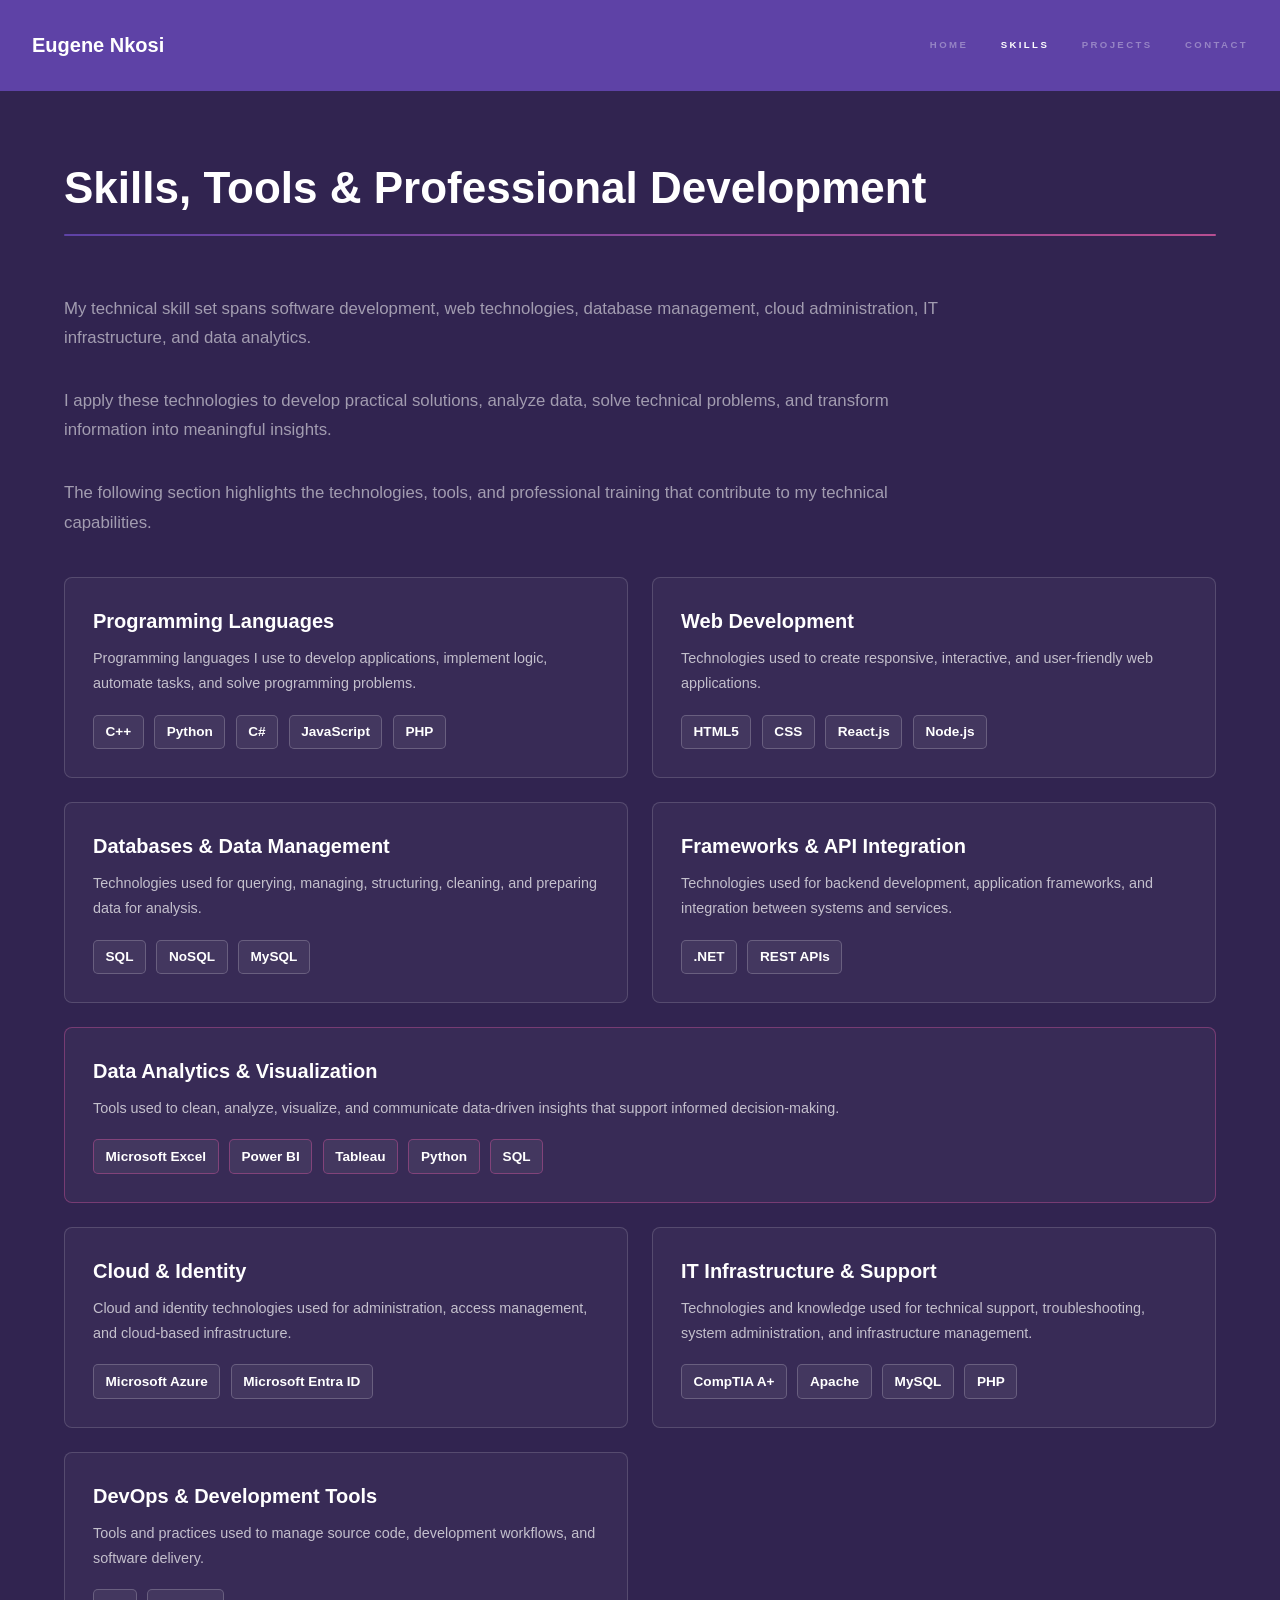
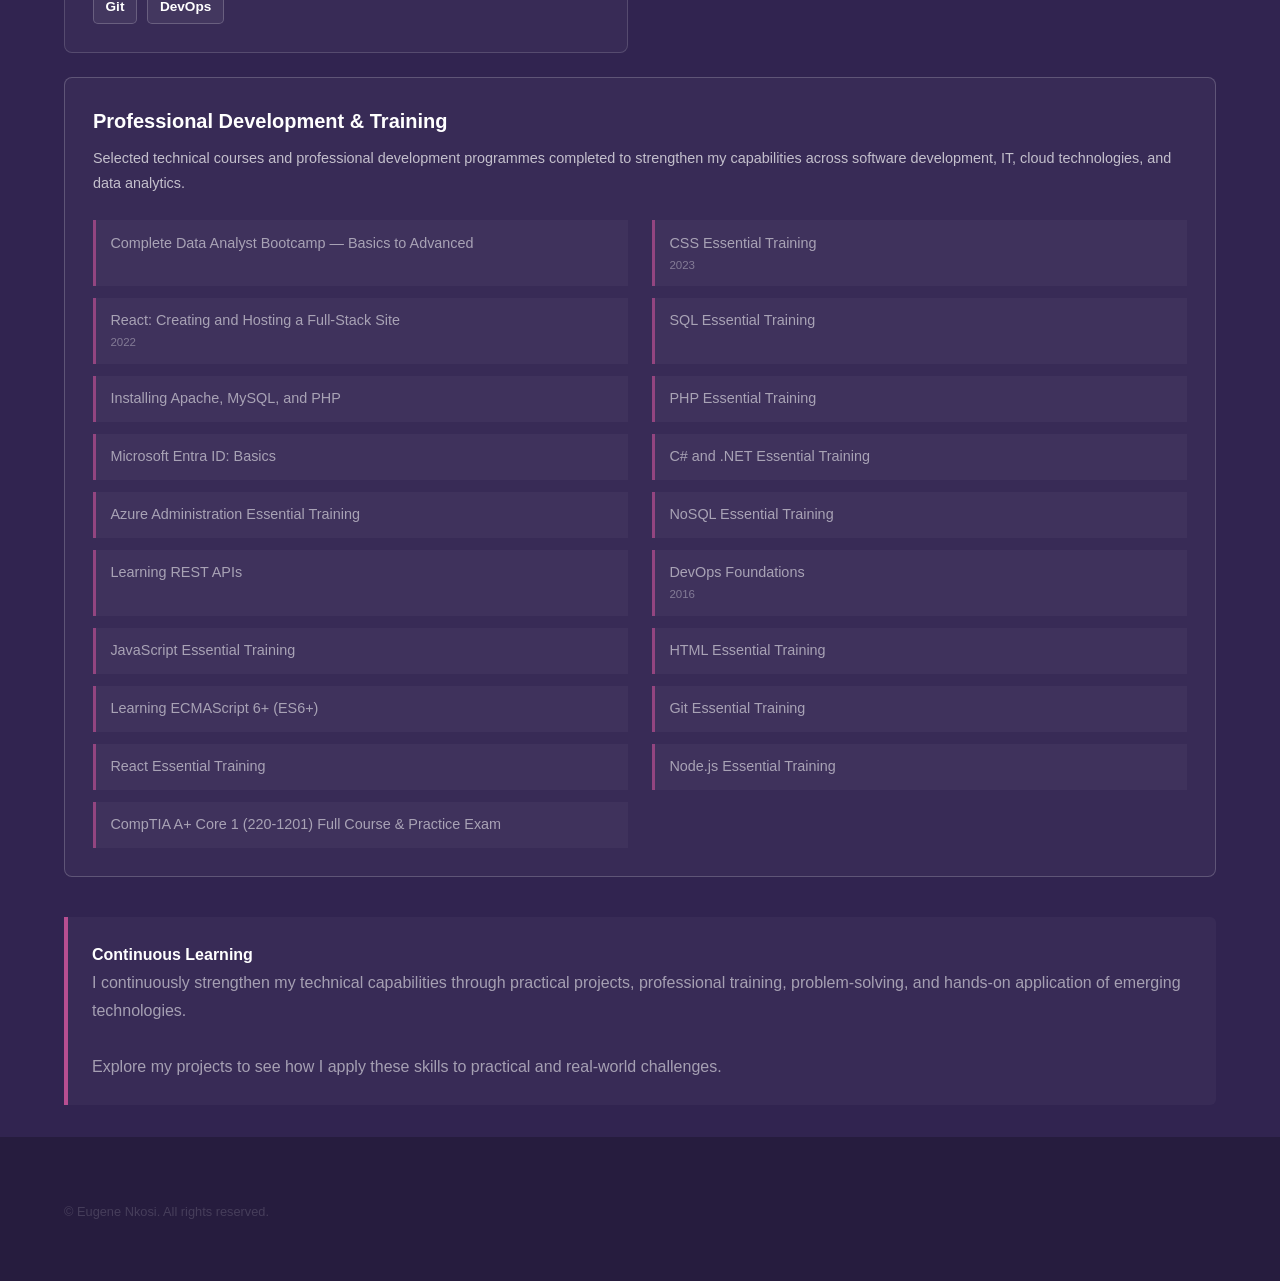
==== commit a6616e9a: "Update generic.html" ====
--- a/generic.html
+++ b/generic.html
@@ -238,7 +238,7 @@
                 </li>
 
                 <li>
-                    <a href="index.html#one">
+                    <a href="index.html#two">
                         Projects
                     </a>
                 </li>
@@ -834,14 +834,7 @@
                 <li>
                     &copy; Eugene Nkosi. All rights reserved.
                 </li>
-
-                <li>
-                    Design:
-                    <a href="https://html5up.net">
-                        HTML5 UP
-                    </a>
-                </li>
-
+                
             </ul>
 
         </div>
@@ -862,4 +855,4 @@
     <script src="assets/js/main.js"></script>
 
 </body>
-</html>+</html>
